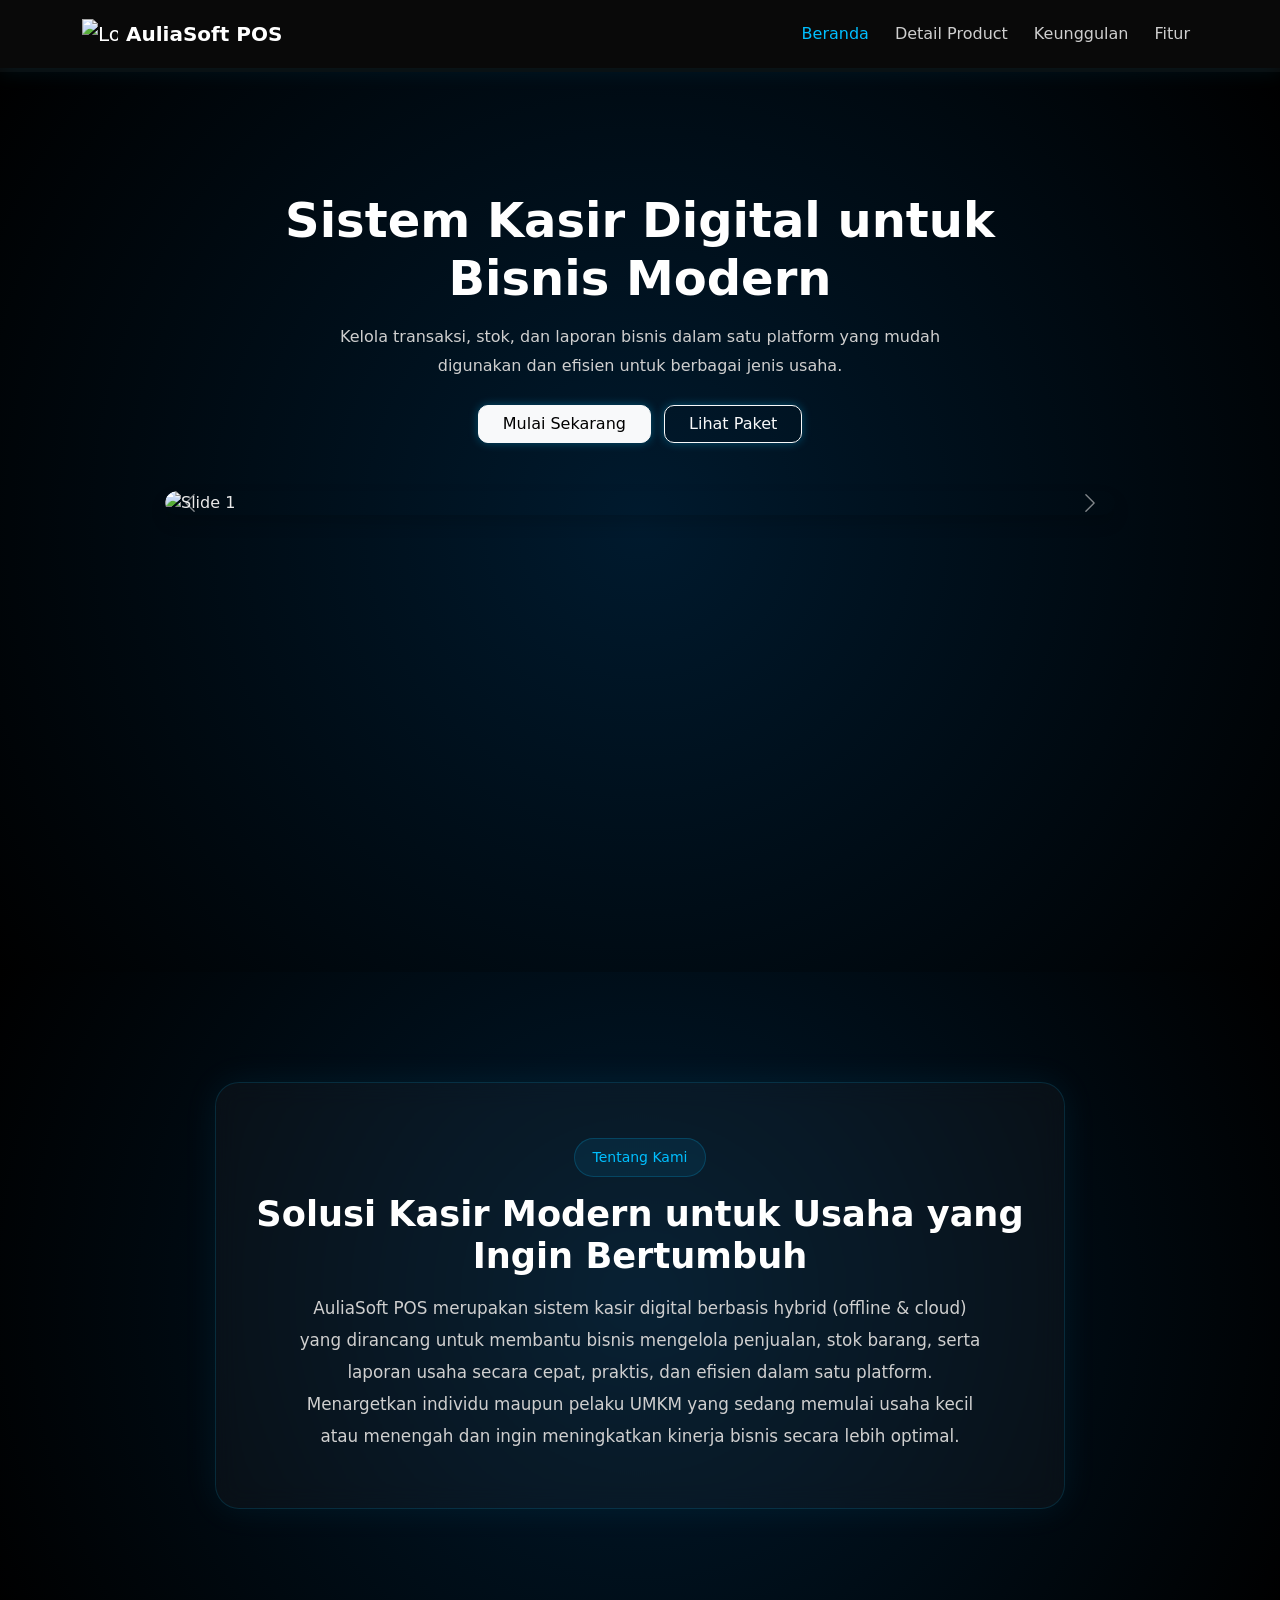
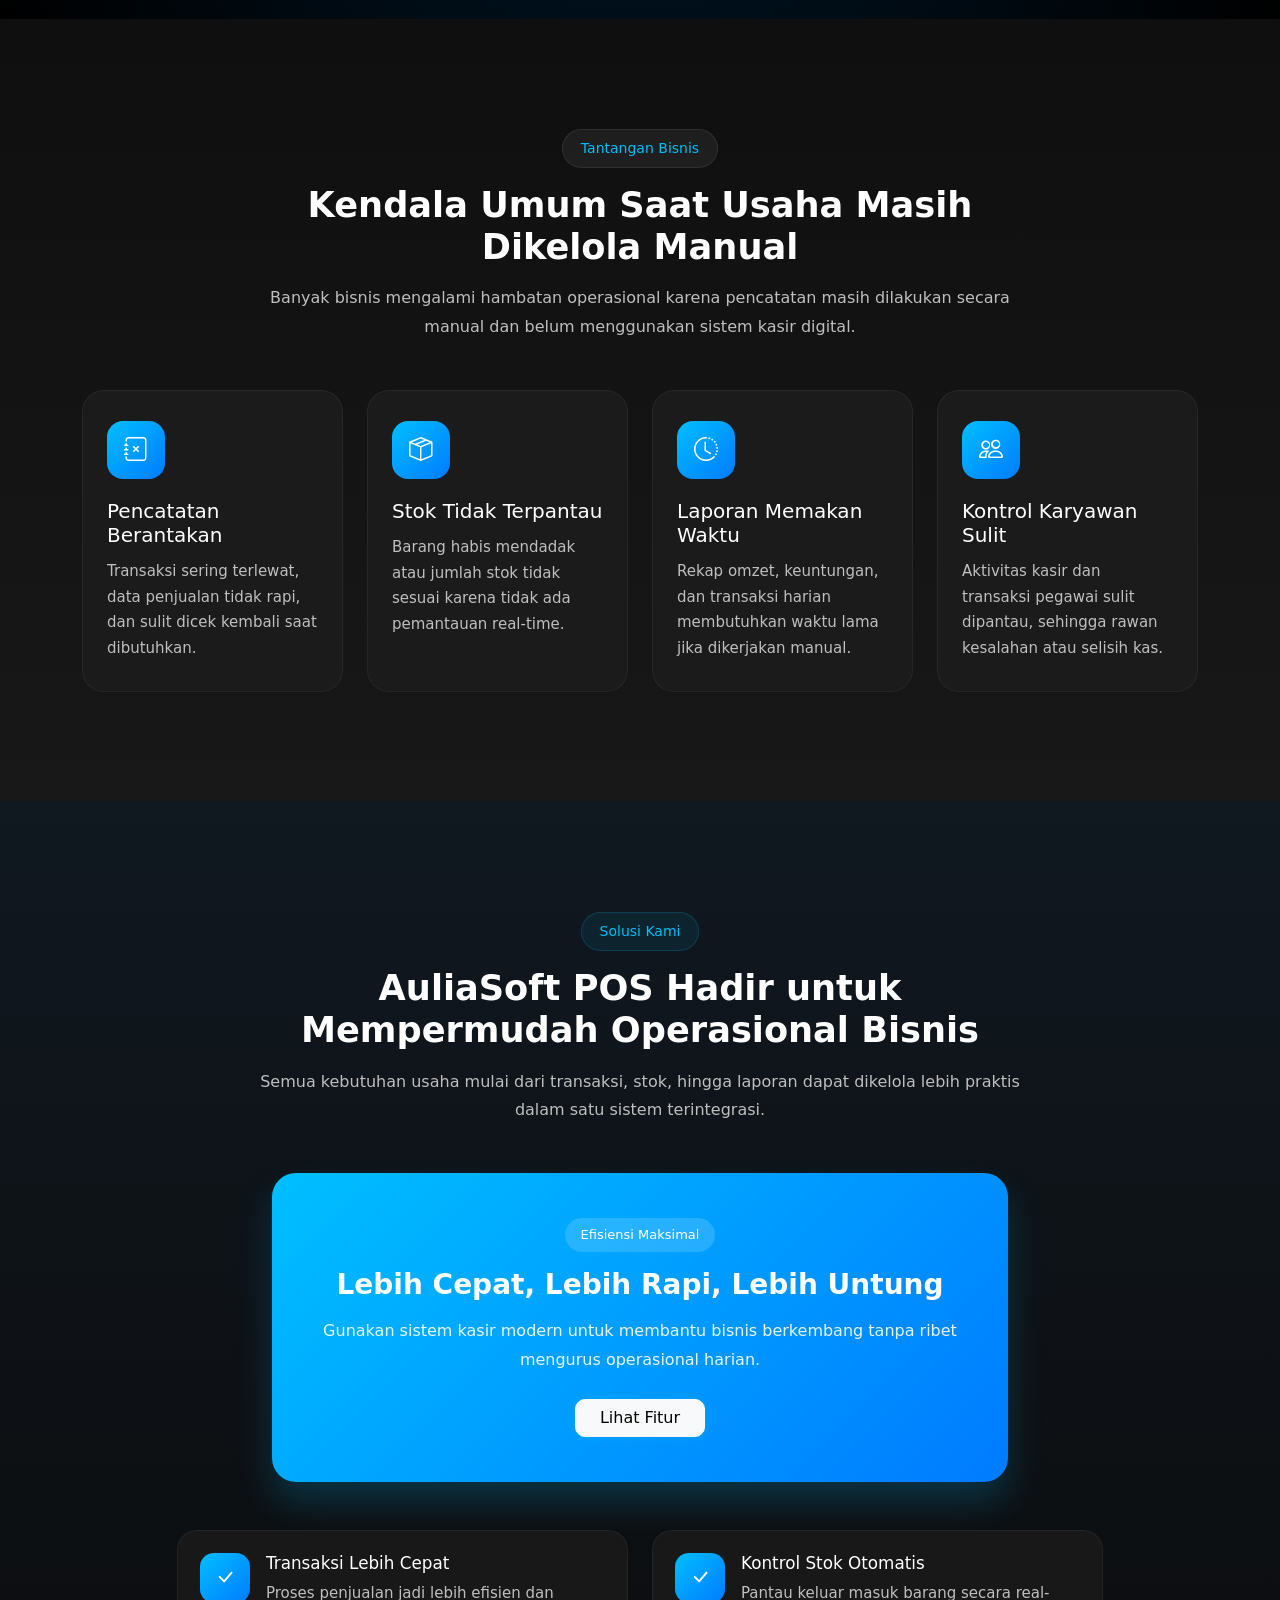
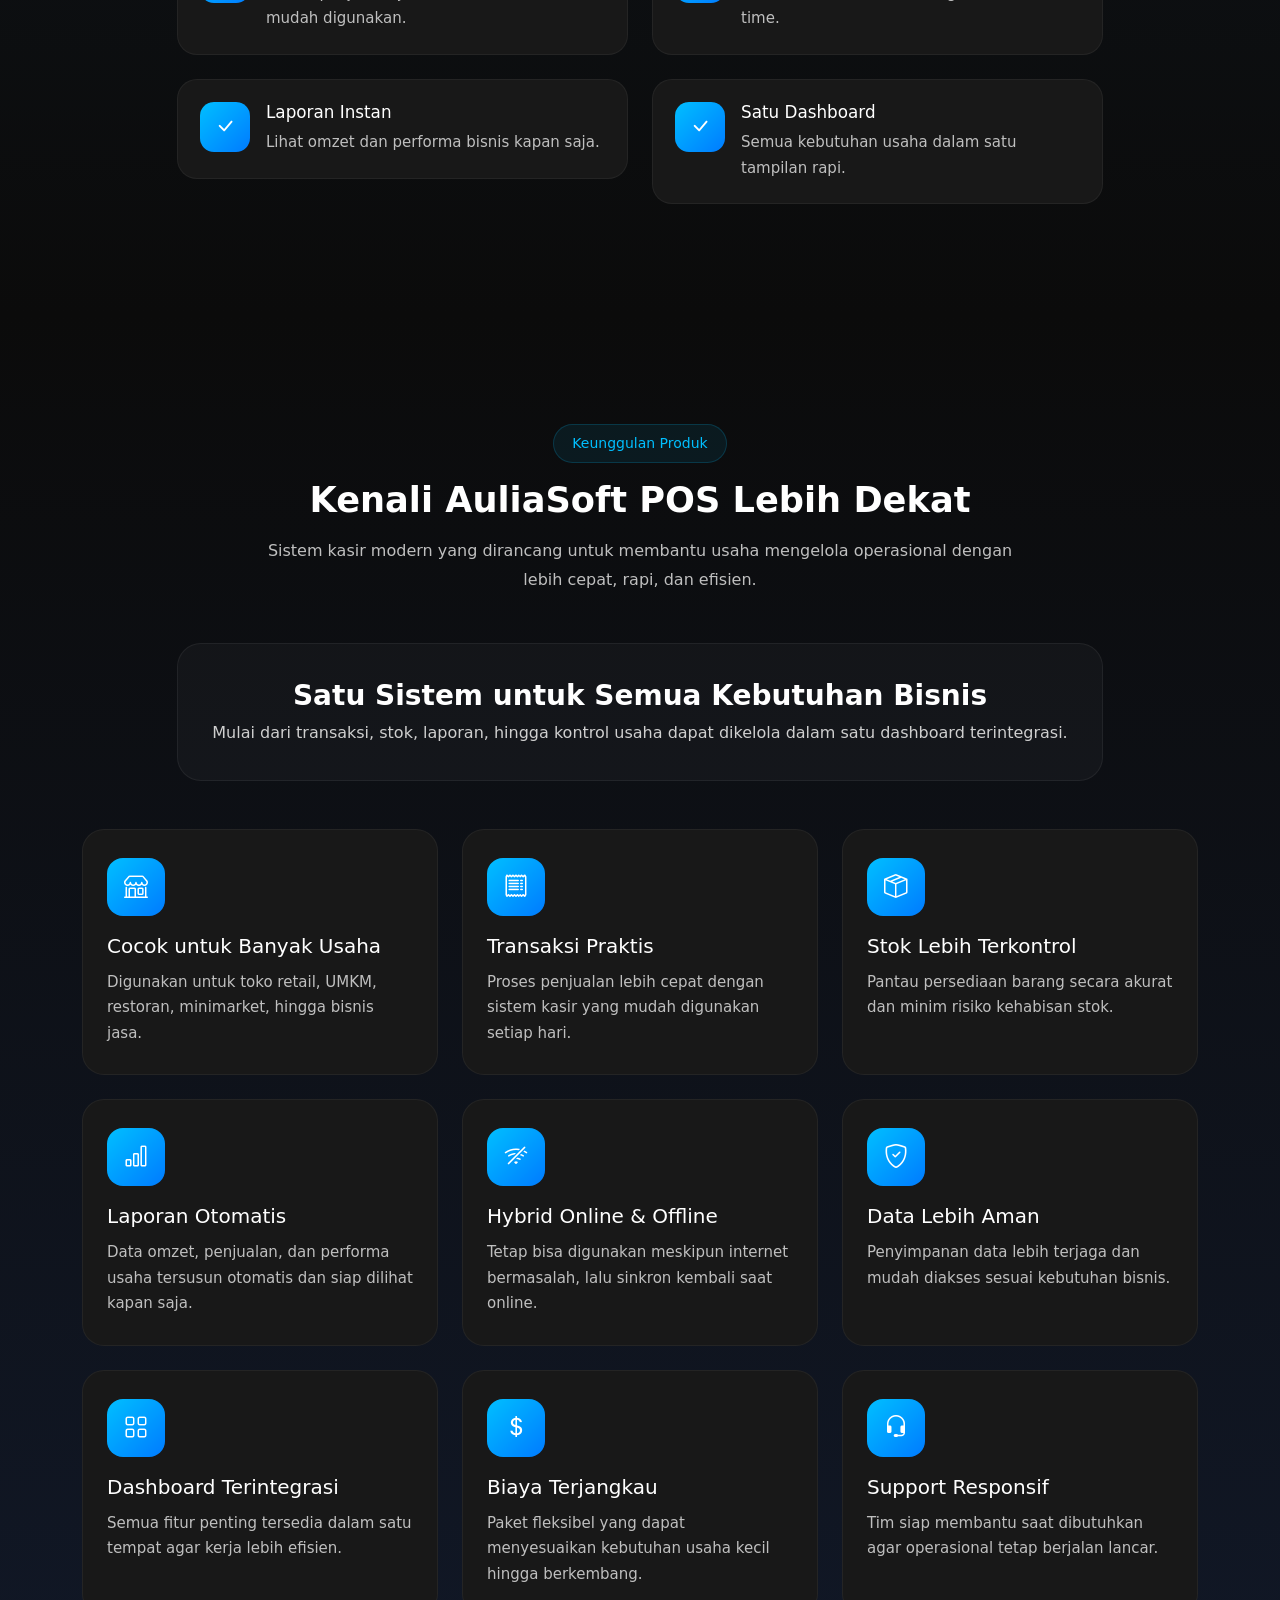
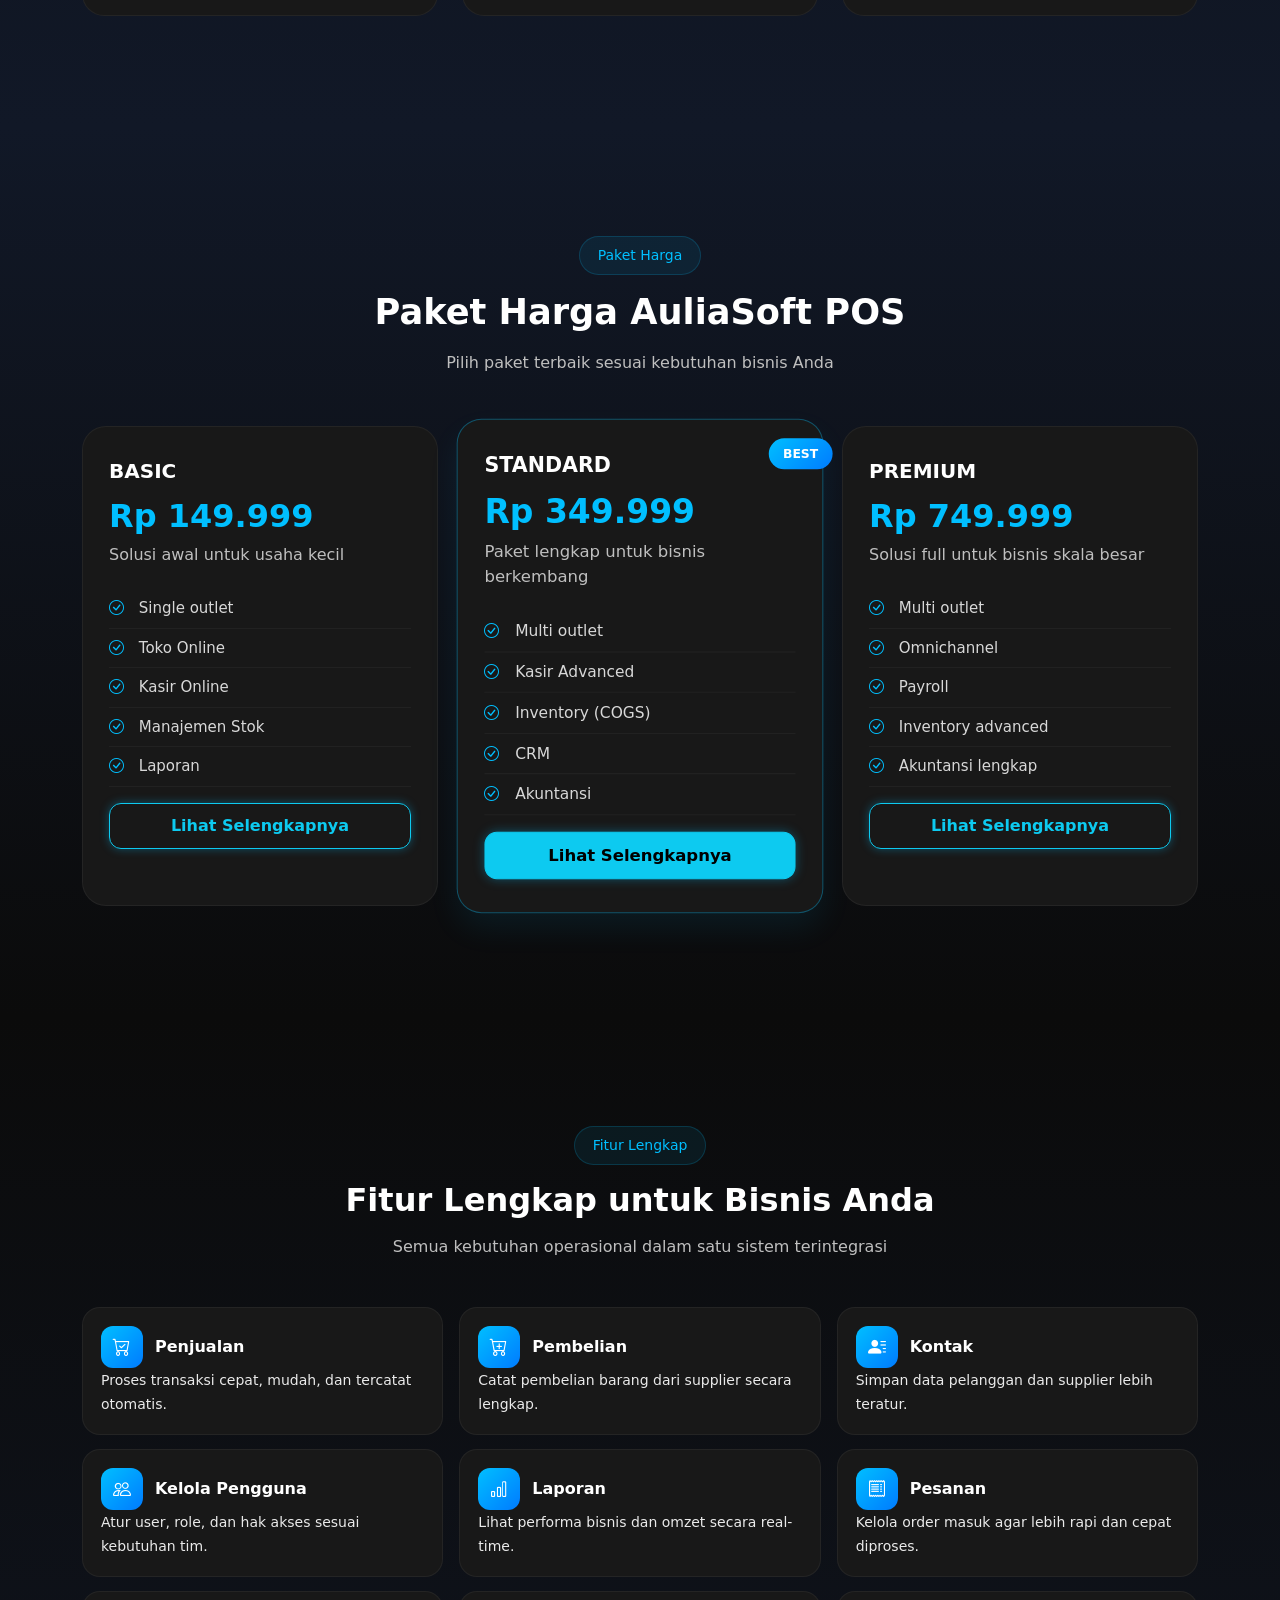
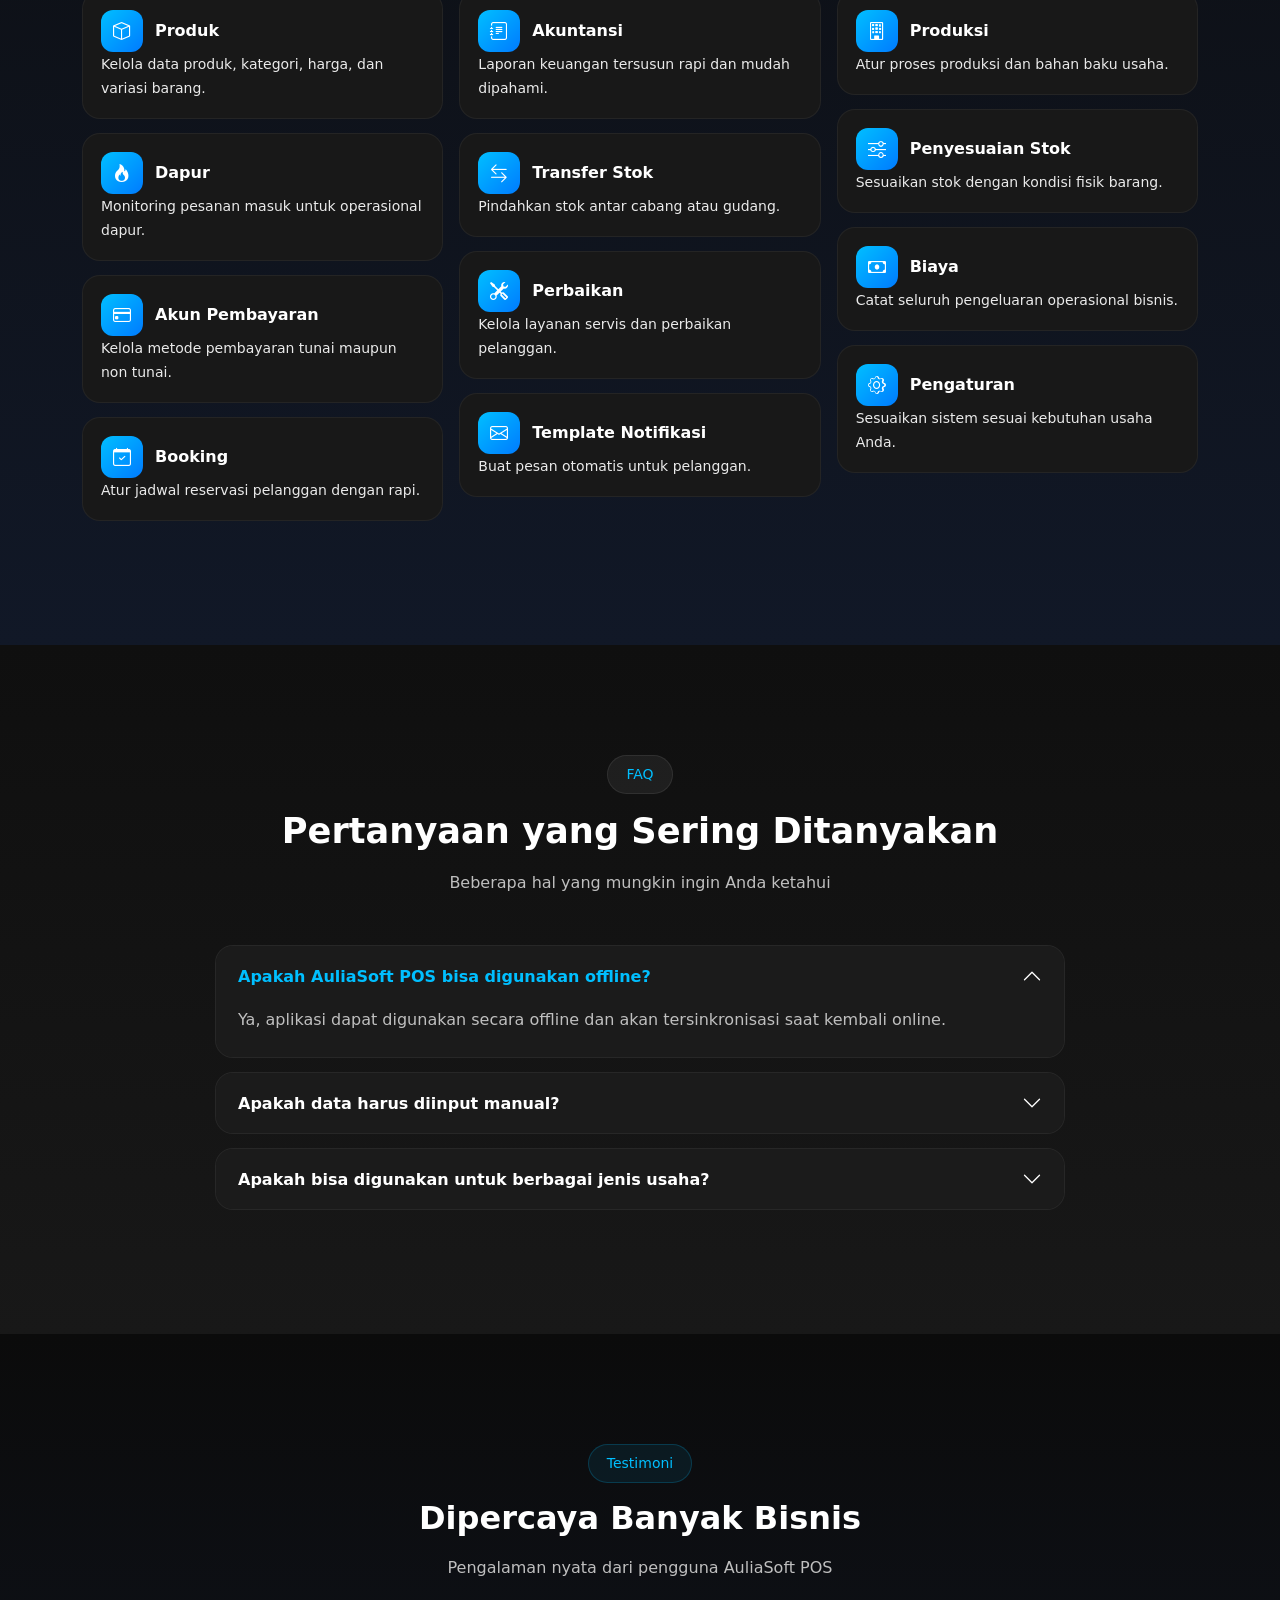
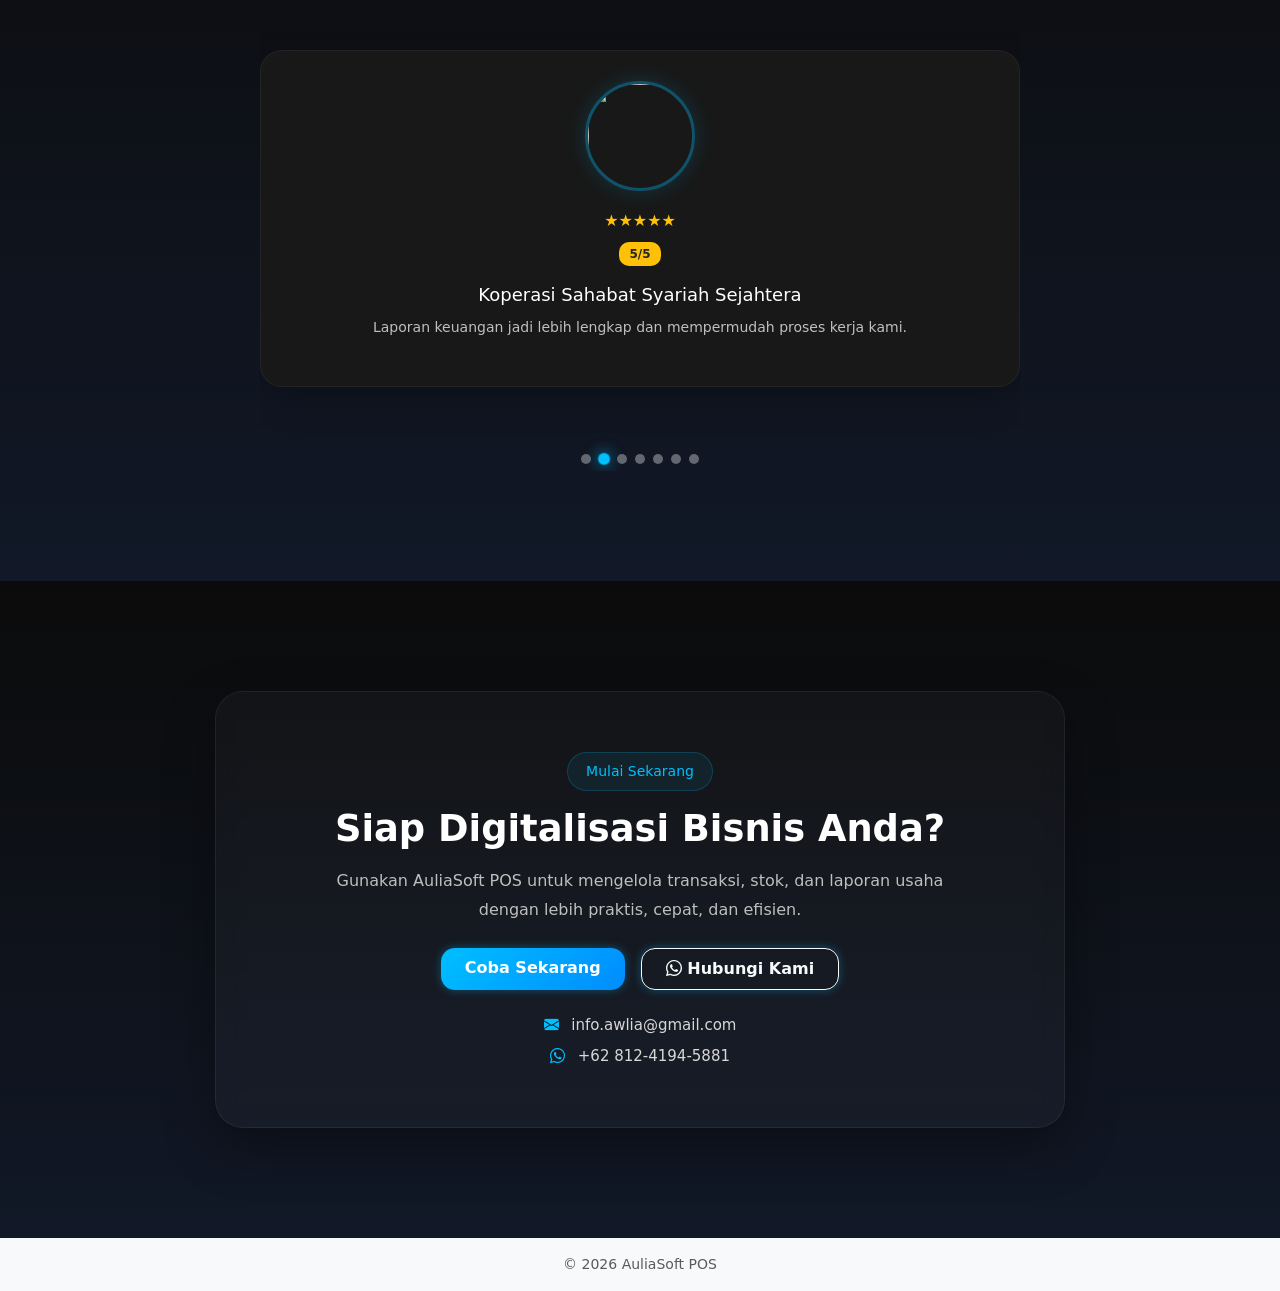
==== index.html @ 02c009d5 "Add files via upload" ====
<!-- index.html -->
<!DOCTYPE html>
<html lang="id">
<head>
  <meta charset="UTF-8" />
  <meta name="viewport" content="width=device-width, initial-scale=1" />
  <title>AuliaSoft POS</title>

  <!-- Bootstrap -->
  <link rel="stylesheet" href="https://cdn.jsdelivr.net/npm/swiper@11/swiper-bundle.min.css">
  <link rel="stylesheet" href="https://cdn.jsdelivr.net/npm/bootstrap@5.3.2/dist/css/bootstrap.min.css" />
  <link rel="stylesheet" href="https://cdn.jsdelivr.net/npm/bootstrap-icons@1.11.3/font/bootstrap-icons.css" />

  <!-- Custom CSS -->
  <link rel="stylesheet" href="style.css" />
</head>

<body>

  <!-- Navbar -->
  <nav id="navbar" class="navbar navbar-expand-lg fixed-top">
    <div class="container">

      <!-- Logo -->
      <a href="#" class="navbar-brand d-flex align-items-center">
        <img src="foto/auliasoftsoftware.png" alt="Logo" width="36" class="me-2" />
        <span class="fw-bold">AuliaSoft POS</span>
      </a>

      <!-- Toggle -->
      <button
        class="navbar-toggler"
        type="button"
        data-bs-toggle="collapse"
        data-bs-target="#navMenu"
      >
        <span class="navbar-toggler-icon"></span>
      </button>

      <!-- Menu -->
      <div class="collapse navbar-collapse" id="navMenu">
        <ul class="navbar-nav ms-auto">
          <li class="nav-item"><a href="index.html" class="nav-link active">Beranda</a></li>
          <li class="nav-item"><a href="detail.html" class="nav-link">Detail Product</a></li>
          <li class="nav-item"><a href="#product" class="nav-link">Keunggulan</a></li>
          <li class="nav-item"><a href="#fitur" class="nav-link">Fitur</a></li>
        </ul>
      </div>

    </div>
  </nav>

<!-- Hero -->
<section id="hero" class="hero">
  <div class="container">

    <!-- Text Tengah Atas -->
    <div class="hero-content text-center text-white">
      <h1 class="fw-bold display-5">
        Sistem Kasir Digital untuk Bisnis Modern
      </h1>

      <p class="hero-text mx-auto mt-3">
        Kelola transaksi, stok, dan laporan bisnis dalam satu platform
        yang mudah digunakan dan efisien untuk berbagai jenis usaha.
      </p>

      <div class="mt-4">
        <a href="#product" class="btn btn-light px-4 me-2">
          Mulai Sekarang
        </a>

        <a href="#pricing" class="btn btn-outline-light px-4">
          Lihat Paket
        </a>
      </div>
    </div>

    <!-- Slider Gambar -->
    <div class="hero-slider mt-5">
        <div id="heroCarousel" 
            class="carousel slide carousel-fade"
            data-bs-ride="carousel"
            data-bs-interval="3500"
            data-bs-pause="false">

        <div class="carousel-inner rounded-4 shadow">

            <div class="carousel-item active">
            <img src="foto/hero1.png" class="d-block w-100" alt="Slide 1">
            </div>

            <div class="carousel-item">
            <img src="foto/hero2.png" class="d-block w-100" alt="Slide 2">
            </div>

            <div class="carousel-item">
            <img src="foto/hero3.png" class="d-block w-100" alt="Slide 3">
            </div>

        </div>

            <button class="carousel-control-prev" type="button" data-bs-target="#heroCarousel" data-bs-slide="prev">
                <span class="carousel-control-prev-icon"></span>
            </button>

            <button class="carousel-control-next" type="button" data-bs-target="#heroCarousel" data-bs-slide="next">
                <span class="carousel-control-next-icon"></span>
            </button>

        </div>
    </div>

  </div>
</section>

<!-- About -->
<section id="about" class="about-section">
  <div class="container">

    <div class="about-box text-center mx-auto">
      <span class="about-badge">Tentang Kami</span>

      <h2 class="fw-bold mt-3">
        Solusi Kasir Modern untuk Usaha yang Ingin Bertumbuh
      </h2>

      <p class="mt-3 mb-0">
        AuliaSoft POS merupakan sistem kasir digital berbasis hybrid
        (offline & cloud) yang dirancang untuk membantu bisnis mengelola
        penjualan, stok barang, serta laporan usaha secara cepat,
        praktis, dan efisien dalam satu platform.

        Menargetkan individu maupun pelaku UMKM yang sedang memulai usaha kecil atau menengah dan ingin meningkatkan kinerja bisnis secara lebih optimal.
      </p>
    </div>

  </div>
</section>


<!-- Problem -->
<section id="problem" class="problem-section">
  <div class="container">

    <!-- Heading -->
    <div class="text-center problem-heading mx-auto">
      <span class="problem-badge">Tantangan Bisnis</span>
      <h2 class="fw-bold mt-3">
        Kendala Umum Saat Usaha Masih Dikelola Manual
      </h2>
      <p class="mt-3 mb-0">
        Banyak bisnis mengalami hambatan operasional karena pencatatan
        masih dilakukan secara manual dan belum menggunakan sistem kasir digital.
      </p>
    </div>

    <!-- Cards -->
    <div class="row g-4 mt-4">

      <div class="col-md-6 col-lg-3 d-flex">
        <div class="problem-card w-100">
          <div class="problem-icon">
            <i class="bi bi-journal-x"></i>
          </div>
          <h5>Pencatatan Berantakan</h5>
          <p>
            Transaksi sering terlewat, data penjualan tidak rapi,
            dan sulit dicek kembali saat dibutuhkan.
          </p>
        </div>
      </div>

      <div class="col-md-6 col-lg-3 d-flex">
        <div class="problem-card w-100">
          <div class="problem-icon">
            <i class="bi bi-box-seam"></i>
          </div>
          <h5>Stok Tidak Terpantau</h5>
          <p>
            Barang habis mendadak atau jumlah stok tidak sesuai
            karena tidak ada pemantauan real-time.
          </p>
        </div>
      </div>

      <div class="col-md-6 col-lg-3 d-flex">
        <div class="problem-card w-100">
          <div class="problem-icon">
            <i class="bi bi-clock-history"></i>
          </div>
          <h5>Laporan Memakan Waktu</h5>
          <p>
            Rekap omzet, keuntungan, dan transaksi harian
            membutuhkan waktu lama jika dikerjakan manual.
          </p>
        </div>
      </div>

      <div class="col-md-6 col-lg-3 d-flex">
        <div class="problem-card w-100">
          <div class="problem-icon">
            <i class="bi bi-people"></i>
          </div>
          <h5>Kontrol Karyawan Sulit</h5>
          <p>
            Aktivitas kasir dan transaksi pegawai sulit dipantau,
            sehingga rawan kesalahan atau selisih kas.
          </p>
        </div>
      </div>

    </div>
  </div>
</section>


<!-- Solution -->
<section id="solution" class="solution-section">
  <div class="container">

    <!-- Heading -->
    <div class="text-center solution-heading mx-auto">
      <span class="solution-badge">Solusi Kami</span>
      <h2 class="fw-bold mt-3">
        AuliaSoft POS Hadir untuk Mempermudah Operasional Bisnis
      </h2>
      <p class="mt-3 mb-0">
        Semua kebutuhan usaha mulai dari transaksi, stok, hingga laporan
        dapat dikelola lebih praktis dalam satu sistem terintegrasi.
      </p>
    </div>

    <!-- Highlight Atas -->
    <div class="row justify-content-center mt-5">
      <div class="col-lg-8">
        <div class="solution-highlight text-center">
          <span class="mini-label">Efisiensi Maksimal</span>

          <h3 class="fw-bold mt-3">
            Lebih Cepat, Lebih Rapi, Lebih Untung
          </h3>

          <p class="mt-3">
            Gunakan sistem kasir modern untuk membantu bisnis berkembang
            tanpa ribet mengurus operasional harian.
          </p>

          <a href="#fitur" class="btn btn-light px-4 mt-2">
            Lihat Fitur
          </a>
        </div>
      </div>
    </div>

    <!-- Checklist Tengah Bawah -->
    <div class="row g-4 mt-4 justify-content-center">

      <div class="col-md-6 col-lg-5">
        <div class="solution-item">
          <div class="check-icon">
            <i class="bi bi-check-lg"></i>
          </div>
          <div>
            <h5>Transaksi Lebih Cepat</h5>
            <p>Proses penjualan jadi lebih efisien dan mudah digunakan.</p>
          </div>
        </div>
      </div>

      <div class="col-md-6 col-lg-5">
        <div class="solution-item">
          <div class="check-icon">
            <i class="bi bi-check-lg"></i>
          </div>
          <div>
            <h5>Kontrol Stok Otomatis</h5>
            <p>Pantau keluar masuk barang secara real-time.</p>
          </div>
        </div>
      </div>

      <div class="col-md-6 col-lg-5">
        <div class="solution-item">
          <div class="check-icon">
            <i class="bi bi-check-lg"></i>
          </div>
          <div>
            <h5>Laporan Instan</h5>
            <p>Lihat omzet dan performa bisnis kapan saja.</p>
          </div>
        </div>
      </div>

      <div class="col-md-6 col-lg-5">
        <div class="solution-item">
          <div class="check-icon">
            <i class="bi bi-check-lg"></i>
          </div>
          <div>
            <h5>Satu Dashboard</h5>
            <p>Semua kebutuhan usaha dalam satu tampilan rapi.</p>
          </div>
        </div>
      </div>

    </div>

  </div>
</section>

<!-- PRODUCT -->
<section id="product" class="product-section">
  <div class="container">

    <!-- Heading -->
    <div class="text-center product-heading mx-auto">
      <span class="product-badge">Keunggulan Produk</span>

      <h2 class="fw-bold mt-3">
        Kenali AuliaSoft POS Lebih Dekat
      </h2>

      <p class="mt-3 mb-0">
        Sistem kasir modern yang dirancang untuk membantu usaha
        mengelola operasional dengan lebih cepat, rapi, dan efisien.
      </p>
    </div>

    <!-- Top Highlight -->
    <div class="row justify-content-center mt-5">
      <div class="col-lg-10">
        <div class="product-highlight text-center">
          <h3 class="fw-bold">Satu Sistem untuk Semua Kebutuhan Bisnis</h3>
          <p class="mb-0 mt-2">
            Mulai dari transaksi, stok, laporan, hingga kontrol usaha
            dapat dikelola dalam satu dashboard terintegrasi.
          </p>
        </div>
      </div>
    </div>

    <!-- Cards -->
    <div class="row g-4 mt-4">

      <div class="col-md-6 col-lg-4">
        <div class="pk-card">
          <div class="pk-icon"><i class="bi bi-shop"></i></div>
          <h5>Cocok untuk Banyak Usaha</h5>
          <p>
            Digunakan untuk toko retail, UMKM, restoran,
            minimarket, hingga bisnis jasa.
          </p>
        </div>
      </div>

      <div class="col-md-6 col-lg-4">
        <div class="pk-card">
          <div class="pk-icon"><i class="bi bi-receipt"></i></div>
          <h5>Transaksi Praktis</h5>
          <p>
            Proses penjualan lebih cepat dengan sistem kasir
            yang mudah digunakan setiap hari.
          </p>
        </div>
      </div>

      <div class="col-md-6 col-lg-4">
        <div class="pk-card">
          <div class="pk-icon"><i class="bi bi-box-seam"></i></div>
          <h5>Stok Lebih Terkontrol</h5>
          <p>
            Pantau persediaan barang secara akurat
            dan minim risiko kehabisan stok.
          </p>
        </div>
      </div>

      <div class="col-md-6 col-lg-4">
        <div class="pk-card">
          <div class="pk-icon"><i class="bi bi-bar-chart"></i></div>
          <h5>Laporan Otomatis</h5>
          <p>
            Data omzet, penjualan, dan performa usaha
            tersusun otomatis dan siap dilihat kapan saja.
          </p>
        </div>
      </div>

      <div class="col-md-6 col-lg-4">
        <div class="pk-card">
          <div class="pk-icon"><i class="bi bi-wifi-off"></i></div>
          <h5>Hybrid Online & Offline</h5>
          <p>
            Tetap bisa digunakan meskipun internet bermasalah,
            lalu sinkron kembali saat online.
          </p>
        </div>
      </div>

      <div class="col-md-6 col-lg-4">
        <div class="pk-card">
          <div class="pk-icon"><i class="bi bi-shield-check"></i></div>
          <h5>Data Lebih Aman</h5>
          <p>
            Penyimpanan data lebih terjaga dan mudah diakses
            sesuai kebutuhan bisnis.
          </p>
        </div>
      </div>

      <div class="col-md-6 col-lg-4">
        <div class="pk-card">
          <div class="pk-icon"><i class="bi bi-grid"></i></div>
          <h5>Dashboard Terintegrasi</h5>
          <p>
            Semua fitur penting tersedia dalam satu tempat
            agar kerja lebih efisien.
          </p>
        </div>
      </div>

      <div class="col-md-6 col-lg-4">
        <div class="pk-card">
          <div class="pk-icon"><i class="bi bi-currency-dollar"></i></div>
          <h5>Biaya Terjangkau</h5>
          <p>
            Paket fleksibel yang dapat menyesuaikan
            kebutuhan usaha kecil hingga berkembang.
          </p>
        </div>
      </div>

      <div class="col-md-6 col-lg-4">
        <div class="pk-card">
          <div class="pk-icon"><i class="bi bi-headset"></i></div>
          <h5>Support Responsif</h5>
          <p>
            Tim siap membantu saat dibutuhkan
            agar operasional tetap berjalan lancar.
          </p>
        </div>
      </div>

    </div>

  </div>
</section>

<!-- PRICING -->
<section id="pricing" class="pricing-section">
  <div class="container">

    <!-- Heading -->
    <div class="text-center pricing-heading mx-auto mb-5">
      <span class="pricing-badge">Paket Harga</span>
      <h2 class="fw-bold mt-3">Paket Harga AuliaSoft POS</h2>
      <p class="mt-3 mb-0">
        Pilih paket terbaik sesuai kebutuhan bisnis Anda
      </p>
    </div>

    <div class="row g-4">

      <!-- BASIC -->
      <div class="col-md-4">
        <div class="price-card reveal">
          <h5>BASIC</h5>
          <h3 class="price">Rp 149.999</h3>
          <p class="desc">Solusi awal untuk usaha kecil</p>

          <ul class="feature-preview">
            <li><i class="bi bi-check-circle"></i> Single outlet</li>
            <li><i class="bi bi-check-circle"></i> Toko Online</li>
            <li><i class="bi bi-check-circle"></i> Kasir Online</li>
            <li><i class="bi bi-check-circle"></i> Manajemen Stok</li>
            <li><i class="bi bi-check-circle"></i> Laporan</li>
          </ul>

          <button class="btn btn-outline-info w-100 mt-3"
                  data-bs-toggle="collapse"
                  data-bs-target="#basicDetail">
            Lihat Selengkapnya
          </button>

          <div class="collapse mt-3" id="basicDetail">
            <ul class="feature-full">
              <li><i class="bi bi-plus-circle"></i> CRM</li>
              <li><i class="bi bi-plus-circle"></i> Manajemen Karyawan</li>
              <li><i class="bi bi-plus-circle"></i> QRIS</li>
            </ul>
          </div>
        </div>
      </div>

      <!-- STANDARD -->
      <div class="col-md-4">
        <div class="price-card popular reveal">
          <div class="ribbon">BEST</div>

          <h5>STANDARD</h5>
          <h3 class="price">Rp 349.999</h3>
          <p class="desc">Paket lengkap untuk bisnis berkembang</p>

          <ul class="feature-preview">
            <li><i class="bi bi-check-circle"></i> Multi outlet</li>
            <li><i class="bi bi-check-circle"></i> Kasir Advanced</li>
            <li><i class="bi bi-check-circle"></i> Inventory (COGS)</li>
            <li><i class="bi bi-check-circle"></i> CRM</li>
            <li><i class="bi bi-check-circle"></i> Akuntansi</li>
          </ul>

          <button class="btn btn-info w-100 mt-3"
                  data-bs-toggle="collapse"
                  data-bs-target="#standardDetail">
            Lihat Selengkapnya
          </button>

          <div class="collapse mt-3" id="standardDetail">
            <ul class="feature-full">
              <li><i class="bi bi-plus-circle"></i> Analisa bisnis</li>
              <li><i class="bi bi-plus-circle"></i> Order online</li>
              <li><i class="bi bi-plus-circle"></i> Aplikasi owner</li>
            </ul>
          </div>
        </div>
      </div>

      <!-- PREMIUM -->
      <div class="col-md-4">
        <div class="price-card reveal">
          <h5>PREMIUM</h5>
          <h3 class="price">Rp 749.999</h3>
          <p class="desc">Solusi full untuk bisnis skala besar</p>

          <ul class="feature-preview">
            <li><i class="bi bi-check-circle"></i> Multi outlet</li>
            <li><i class="bi bi-check-circle"></i> Omnichannel</li>
            <li><i class="bi bi-check-circle"></i> Payroll</li>
            <li><i class="bi bi-check-circle"></i> Inventory advanced</li>
            <li><i class="bi bi-check-circle"></i> Akuntansi lengkap</li>
          </ul>

          <button class="btn btn-outline-info w-100 mt-3"
                  data-bs-toggle="collapse"
                  data-bs-target="#premiumDetail">
            Lihat Selengkapnya
          </button>

          <div class="collapse mt-3" id="premiumDetail">
            <ul class="feature-full">
              <li><i class="bi bi-plus-circle"></i> Integrasi bank</li>
              <li><i class="bi bi-plus-circle"></i> Aulia Teams</li>
              <li><i class="bi bi-plus-circle"></i> Broadcast</li>
            </ul>
          </div>
        </div>
      </div>

    </div>
  </div>
</section>

<!-- FEATURES -->
<section id="fitur" class="feature-section">
  <div class="container">

    <!-- Heading -->
    <div class="text-center feature-heading mx-auto mb-5">
      <span class="feature-badge">Fitur Lengkap</span>
      <h2 class="fw-bold mt-3">Fitur Lengkap untuk Bisnis Anda</h2>
      <p class="mt-3 mb-0">
        Semua kebutuhan operasional dalam satu sistem terintegrasi
      </p>
    </div>

    <!-- LIST -->
    <div class="row g-3">

      <!-- Kolom 1 -->
      <div class="col-lg-4">

        <div class="feature-list-item">
          <div class="feature-title"><i class="bi bi-cart-check"></i><span>Penjualan</span></div>
          <small>Proses transaksi cepat, mudah, dan tercatat otomatis.</small>
        </div>

        <div class="feature-list-item">
          <div class="feature-title"><i class="bi bi-people"></i><span>Kelola Pengguna</span></div>
          <small>Atur user, role, dan hak akses sesuai kebutuhan tim.</small>
        </div>

        <div class="feature-list-item">
          <div class="feature-title"><i class="bi bi-box"></i><span>Produk</span></div>
          <small>Kelola data produk, kategori, harga, dan variasi barang.</small>
        </div>

        <div class="feature-list-item">
          <div class="feature-title"><i class="bi bi-fire"></i><span>Dapur</span></div>
          <small>Monitoring pesanan masuk untuk operasional dapur.</small>
        </div>

        <div class="feature-list-item">
          <div class="feature-title"><i class="bi bi-credit-card"></i><span>Akun Pembayaran</span></div>
          <small>Kelola metode pembayaran tunai maupun non tunai.</small>
        </div>

        <div class="feature-list-item">
          <div class="feature-title"><i class="bi bi-calendar-check"></i><span>Booking</span></div>
          <small>Atur jadwal reservasi pelanggan dengan rapi.</small>
        </div>

      </div>

      <!-- Kolom 2 -->
      <div class="col-lg-4">

        <div class="feature-list-item">
          <div class="feature-title"><i class="bi bi-cart-plus"></i><span>Pembelian</span></div>
          <small>Catat pembelian barang dari supplier secara lengkap.</small>
        </div>

        <div class="feature-list-item">
          <div class="feature-title"><i class="bi bi-bar-chart"></i><span>Laporan</span></div>
          <small>Lihat performa bisnis dan omzet secara real-time.</small>
        </div>

        <div class="feature-list-item">
          <div class="feature-title"><i class="bi bi-journal-text"></i><span>Akuntansi</span></div>
          <small>Laporan keuangan tersusun rapi dan mudah dipahami.</small>
        </div>

        <div class="feature-list-item">
          <div class="feature-title"><i class="bi bi-arrow-left-right"></i><span>Transfer Stok</span></div>
          <small>Pindahkan stok antar cabang atau gudang.</small>
        </div>

        <div class="feature-list-item">
          <div class="feature-title"><i class="bi bi-tools"></i><span>Perbaikan</span></div>
          <small>Kelola layanan servis dan perbaikan pelanggan.</small>
        </div>

        <div class="feature-list-item">
          <div class="feature-title"><i class="bi bi-envelope"></i><span>Template Notifikasi</span></div>
          <small>Buat pesan otomatis untuk pelanggan.</small>
        </div>

      </div>

      <!-- Kolom 3 -->
      <div class="col-lg-4">

        <div class="feature-list-item">
          <div class="feature-title"><i class="bi bi-person-lines-fill"></i><span>Kontak</span></div>
          <small>Simpan data pelanggan dan supplier lebih teratur.</small>
        </div>

        <div class="feature-list-item">
          <div class="feature-title"><i class="bi bi-receipt"></i><span>Pesanan</span></div>
          <small>Kelola order masuk agar lebih rapi dan cepat diproses.</small>
        </div>

        <div class="feature-list-item">
          <div class="feature-title"><i class="bi bi-building"></i><span>Produksi</span></div>
          <small>Atur proses produksi dan bahan baku usaha.</small>
        </div>

        <div class="feature-list-item">
          <div class="feature-title"><i class="bi bi-sliders"></i><span>Penyesuaian Stok</span></div>
          <small>Sesuaikan stok dengan kondisi fisik barang.</small>
        </div>

        <div class="feature-list-item">
          <div class="feature-title"><i class="bi bi-cash"></i><span>Biaya</span></div>
          <small>Catat seluruh pengeluaran operasional bisnis.</small>
        </div>

        <div class="feature-list-item">
          <div class="feature-title"><i class="bi bi-gear"></i><span>Pengaturan</span></div>
          <small>Sesuaikan sistem sesuai kebutuhan usaha Anda.</small>
        </div>

      </div>

    </div>

  </div>
</section>

<!-- FAQ Section -->
<section id="faq" class="faq-section">
  <div class="container">

    <!-- Heading -->
    <div class="text-center faq-heading mx-auto mb-5">
      <span class="faq-badge">FAQ</span>
      <h2 class="fw-bold mt-3">Pertanyaan yang Sering Ditanyakan</h2>
      <p class="mt-3 mb-0">
        Beberapa hal yang mungkin ingin Anda ketahui
      </p>
    </div>

    <!-- Accordion -->
    <div class="accordion faq-accordion" id="faqAccordion">

      <div class="accordion-item">
        <h2 class="accordion-header">
          <button class="accordion-button" data-bs-toggle="collapse" data-bs-target="#faq1">
            Apakah AuliaSoft POS bisa digunakan offline?
          </button>
        </h2>

        <div id="faq1" class="accordion-collapse collapse show" data-bs-parent="#faqAccordion">
          <div class="accordion-body">
            Ya, aplikasi dapat digunakan secara offline dan akan tersinkronisasi saat kembali online.
          </div>
        </div>
      </div>

      <div class="accordion-item">
        <h2 class="accordion-header">
          <button class="accordion-button collapsed" data-bs-toggle="collapse" data-bs-target="#faq2">
            Apakah data harus diinput manual?
          </button>
        </h2>

        <div id="faq2" class="accordion-collapse collapse" data-bs-parent="#faqAccordion">
          <div class="accordion-body">
            Ya, input dilakukan secara manual untuk memberikan kontrol penuh terhadap data bisnis Anda.
          </div>
        </div>
      </div>

      <div class="accordion-item">
        <h2 class="accordion-header">
          <button class="accordion-button collapsed" data-bs-toggle="collapse" data-bs-target="#faq3">
            Apakah bisa digunakan untuk berbagai jenis usaha?
          </button>
        </h2>

        <div id="faq3" class="accordion-collapse collapse" data-bs-parent="#faqAccordion">
          <div class="accordion-body">
            Bisa, AuliaSoft POS dirancang fleksibel untuk berbagai jenis bisnis seperti toko, restoran, dan jasa.
          </div>
        </div>
      </div>

    </div>

  </div>
</section>

<!-- TESTIMONI -->
<section id="testimoni" class="testimonial-section">
  <div class="container text-center">

    <div class="testimonial-heading mx-auto mb-5">
      <span class="testimonial-badge">Testimoni</span>
      <h2 class="fw-bold mt-3">Dipercaya Banyak Bisnis</h2>
      <p class="mt-3 mb-0">Pengalaman nyata dari pengguna AuliaSoft POS</p>
    </div>

    <div class="swiper mySwiper">
      <div class="swiper-wrapper">

        <div class="swiper-slide">
          <div class="testimonial-card">
            <img src="foto/koppontrenalfatah.png">
            <div class="stars">★★★★★</div>
            <span class="badge bg-warning text-dark mb-2">5/5</span>
            <h5>Koppontren Al Fatah</h5>
            <p>Dari transaksi manual hingga online, fitur lengkap dan support cepat sangat membantu operasional kami.</p>
          </div>
        </div>

        <div class="swiper-slide">
          <div class="testimonial-card">
            <img src="foto/koperasisss.png">
            <div class="stars">★★★★★</div>
            <span class="badge bg-warning text-dark mb-2">5/5</span>
            <h5>Koperasi Sahabat Syariah Sejahtera</h5>
            <p>Laporan keuangan jadi lebih lengkap dan mempermudah proses kerja kami.</p>
          </div>
        </div>

        <div class="swiper-slide">
          <div class="testimonial-card">
            <img src="foto/tokonazrilbns.png">
            <div class="stars">★★★★★</div>
            <span class="badge bg-warning text-dark mb-2">5/5</span>
            <h5>Toko Nazril BNS</h5>
            <p>Sangat membantu aktivitas toko, dan tim support selalu responsif.</p>
          </div>
        </div>

                <!-- 6 -->
        <div class="swiper-slide">
          <div class="testimonial-card">
            <img src="foto/cvlapkes.png">
            <div class="stars">★★★★★</div>
            <span class="badge bg-warning text-dark mb-2">5/5</span>
            <h5>CV LAPKES MART KKSU SYARIAH</h5>
            <p>Pengelolaan stok dan laporan penjualan menjadi lebih mudah.</p>
          </div>
        </div>

        <!-- 7 -->
        <div class="swiper-slide">
          <div class="testimonial-card">
            <img src="foto/tokorahmin.png">
            <div class="stars">★★★★★</div>
            <span class="badge bg-warning text-dark mb-2">5/5</span>
            <h5>Toko Rahmi</h5>
            <p>Membantu meningkatkan akuntabilitas dan manajemen toko kami.</p>
          </div>
        </div>

        <!-- 9 -->
        <div class="swiper-slide">
          <div class="testimonial-card">
            <img src="foto/kkmp.png">
            <div class="stars">★★★★★</div>
            <span class="badge bg-warning text-dark mb-2">5/5</span>
            <h5>KKMP Cengkareng Barat</h5>
            <p>Aplikasi lengkap dan layanan support sangat memuaskan.</p>
          </div>
        </div>

        <!-- 10 -->
        <div class="swiper-slide">
          <div class="testimonial-card">
            <img src="foto/kkmpbojong.png">
            <div class="stars">★★★★★</div>
            <span class="badge bg-warning text-dark mb-2">5/5</span>
            <h5>KKMP Bojong Nangka</h5>
            <p>Mudah digunakan dan sudah terintegrasi dengan sistem POS kami.</p>
          </div>
        </div>

      </div>

      <div class="swiper-pagination"></div>
    </div>

  </div>
</section>



<!-- Kontak + CTA -->
<section id="contact" class="contact-section">
  <div class="container">

    <div class="contact-box text-center mx-auto">

      <span class="contact-badge">Mulai Sekarang</span>

      <h2 class="fw-bold mt-3 mb-3">
        Siap Digitalisasi Bisnis Anda?
      </h2>

      <p class="contact-desc mb-4">
        Gunakan AuliaSoft POS untuk mengelola transaksi, stok,
        dan laporan usaha dengan lebih praktis, cepat, dan efisien.
      </p>

      <div class="d-flex justify-content-center gap-3 flex-wrap mb-4">

        <a href="https://pos.auliasoft.com/business/register"
           class="btn btn-primary px-4 py-2">
          Coba Sekarang
        </a>

        <a href="https://wa.me/6281241945881?text=Saya%20ingin%20bertanya%20mengenai%20Aplikasi%20POS%20Auliasoft"
           target="_blank"
           class="btn btn-outline-light px-4 py-2">
          <i class="bi bi-whatsapp"></i> Hubungi Kami
        </a>

      </div>

      <div class="contact-info">
        <p class="mb-2">
          <i class="bi bi-envelope-fill"></i>
          info.awlia@gmail.com
        </p>

        <p class="mb-0">
          <i class="bi bi-whatsapp"></i>
          +62 812-4194-5881
        </p>
      </div>

    </div>

  </div>
</section>

<!-- FOOTER -->
    <footer class="text-center py-3 bg-light">
         <p class="mb-0 small text-muted">© 2026 AuliaSoft POS</p>
    </footer>

<!-- JS -->
    <script src="script.js"></script>
    <script src="https://cdn.jsdelivr.net/npm/bootstrap@5.3.2/dist/js/bootstrap.bundle.min.js"></script>
    <script src="https://cdn.jsdelivr.net/npm/swiper@11/swiper-bundle.min.js"></script>
    <script>
    document.addEventListener("DOMContentLoaded", function () {
    const swiper = new Swiper(".mySwiper", {
        slidesPerView: 1,
        loop: true,
        spaceBetween: 0,

        autoplay: {
        delay: 3000,
        disableOnInteraction: false
        },

        effect: "slide", /* jangan fade dulu */
        speed: 900,

        pagination: {
        el: ".swiper-pagination",
        clickable: true
        }
    });
    });
    </script>

</body>
</html>
---- style.css ----
/* style.css */

/* ================= ROOT ================= */
:root {
  --primary: #00bfff;
  --primary-dark: #007bff;
  --bg-dark: #0a0a0a;
  --card-dark: #111111;
  --text-light: #eaeaea;
  --text-muted: #b8b8b8;
  --navbar-height: 72px;
  --radius: 18px;
  --transition: 0.3s ease;
}

/* ================= GLOBAL ================= */
* {
  margin: 0;
  padding: 0;
  box-sizing: border-box;
}

html {
  scroll-behavior: smooth;
}

body {
  padding-top: var(--navbar-height);
  font-family: system-ui, -apple-system, sans-serif;
  background: var(--bg-dark);
  color: var(--text-light);
}

section {
  scroll-margin-top: 90px;
}

img {
  max-width: 100%;
  display: block;
}

a {
  text-decoration: none;
}

.section-space {
  padding: 100px 0;
}

/* ================= NAVBAR ================= */
#navbar {
  background: rgba(10, 10, 10, 0.85);
  backdrop-filter: blur(14px);
  padding: 14px 0;
  box-shadow: 0 5px 20px rgba(0, 191, 255, 0.08);
}

.navbar-brand {
  color: white !important;
}

.navbar-toggler {
  border: none;
}

.navbar-toggler:focus {
  box-shadow: none;
}

.nav-link {
  color: #cfcfcf !important;
  margin-left: 10px;
  transition: var(--transition);
}

.nav-link:hover,
.nav-link.active {
  color: var(--primary) !important;
}

/* ================= HERO =================
.hero {
  min-height: 100vh;
  background: radial-gradient(circle at center, #001a2e 0%, #000 100%);
}

.hero-text {
  color: var(--text-muted);
  font-size: 1.05rem;
  line-height: 1.8;
  max-width: 540px;
}

.hero-image img {
  border-radius: var(--radius);
} */

/* HERO */
.hero {
  min-height: 100vh;
  padding: 120px 0 80px;
  background: radial-gradient(circle at center, #001a2e, #000);
}

.hero-content {
  max-width: 850px;
  margin: auto;
}

.hero-text {
  max-width: 650px;
  color: #cfcfcf;
  line-height: 1.8;
}

/* Slider */
.hero-slider {
  max-width: 950px;
  margin: auto;
}

.hero-slider img {
  border-radius: 20px;
  object-fit: cover;
}

/* Tombol Slider */
.carousel-control-prev,
.carousel-control-next {
  width: 50px;
}

.carousel-control-prev-icon,
.carousel-control-next-icon {
  background-size: 70%;
}

/* Smooth Fade */
.carousel-fade .carousel-item {
  opacity: 0;
  transition: opacity 1.2s ease-in-out;
}

.carousel-fade .carousel-item.active {
  opacity: 1;
}

/* ================= BUTTON ================= */
.btn {
  border-radius: 10px;
  transition: var(--transition);
  box-shadow: 0 0 10px rgba(0, 191, 255, 0.35);
}

.btn:hover {
  transform: translateY(-2px);
  box-shadow: 0 0 20px rgba(0, 191, 255, 0.75);
}

/* ================= MINI CARD ================= */
.mini-card {
  background: white;
  color: #111;
  padding: 18px;
  border-radius: var(--radius);
  box-shadow: 0 10px 25px rgba(0, 0, 0, 0.2);
}

.mini-card small {
  color: #666;
}

.mini-card h4 {
  color: var(--primary-dark);
}

/* ================= ABOUT =================
.about-box {
  max-width: 760px;
  background: var(--card-dark);
  padding: 45px;
  border-radius: var(--radius);
  box-shadow: 0 0 25px rgba(0, 191, 255, 0.08);
}

.about-box p {
  color: var(--text-muted);
  line-height: 1.8;
} */
/* ABOUT */
.about-section {
  padding: 110px 0;
  background: radial-gradient(circle at center, #001a2e, #000);
}

.about-box {
  max-width: 850px;
  padding: 55px 40px;
  border-radius: 24px;
  background: rgba(255, 255, 255, 0.03);
  border: 1px solid rgba(0, 191, 255, 0.15);
  backdrop-filter: blur(12px);
  box-shadow: 0 0 35px rgba(0, 191, 255, 0.08);
}

.about-badge {
  display: inline-block;
  padding: 8px 18px;
  border-radius: 50px;
  font-size: 14px;
  color: #00bfff;
  background: rgba(0, 191, 255, 0.08);
  border: 1px solid rgba(0, 191, 255, 0.2);
}

.about-box h2 {
  font-size: 2.2rem;
  color: #ffffff;
}

.about-box p {
  color: #cfcfcf;
  line-height: 1.9;
  font-size: 1.05rem;
  max-width: 700px;
  margin-inline: auto;
}

@media (max-width: 768px) {
  .about-box {
    padding: 35px 22px;
  }

  .about-box h2 {
    font-size: 1.7rem;
  }
}

/* ================= CARD UMUM ================= */
.card-dark {
  background: var(--card-dark);
  border-radius: var(--radius);
  box-shadow: 0 0 20px rgba(0, 191, 255, 0.06);
  transition: var(--transition);
}

.card-dark:hover {
  box-shadow: 0 0 25px rgba(0, 191, 255, 0.25);
}

/* ================= RESPONSIVE ================= */
@media (max-width: 991px) {
  .hero {
    text-align: center;
    padding: 60px 0;
  }

  .hero-text {
    margin: auto;
  }

  .nav-link {
    margin-left: 0;
    margin-top: 8px;
  }
}

@media (max-width: 576px) {
  .about-box {
    padding: 30px 20px;
  }

  .hero h1 {
    font-size: 2rem;
  }
}

/* PROBLEM */
.problem-section {
  padding: 110px 0;
  background: linear-gradient(180deg, #0f0f0f, #181818);
}

.problem-heading {
  max-width: 760px;
}

.problem-badge {
  display: inline-block;
  padding: 8px 18px;
  border-radius: 50px;
  background: rgba(255,255,255,0.06);
  color: #00bfff;
  font-size: 14px;
  border: 1px solid rgba(255,255,255,0.08);
}

.problem-heading h2 {
  color: #fff;
  font-size: 2.2rem;
}

.problem-heading p {
  color: #bfbfbf;
  line-height: 1.8;
}

/* Card */
.problem-card {
  background: #1b1b1b;
  border: 1px solid rgba(255,255,255,0.05);
  border-radius: 22px;
  padding: 30px 24px;
  transition: 0.3s ease;
}

.problem-card:hover {
  transform: translateY(-6px);
  border-color: rgba(0,191,255,0.3);
  box-shadow: 0 15px 30px rgba(0,0,0,0.25);
}

.problem-icon {
  width: 58px;
  height: 58px;
  border-radius: 16px;
  display: flex;
  align-items: center;
  justify-content: center;
  background: linear-gradient(135deg, #00bfff, #007bff);
  font-size: 24px;
  color: #fff;
  margin-bottom: 20px;
}

.problem-card h5 {
  color: #fff;
  margin-bottom: 12px;
}

.problem-card p {
  color: #bfbfbf;
  line-height: 1.7;
  margin-bottom: 0;
  font-size: 15px;
}

@media (max-width: 768px) {
  .problem-heading h2 {
    font-size: 1.7rem;
  }
}

/* SOLUTION */
.solution-section {
  padding: 110px 0;
  background: linear-gradient(180deg, #101820, #0b0b0b);
}

.solution-heading {
  max-width: 760px;
}

.solution-badge {
  display: inline-block;
  padding: 8px 18px;
  border-radius: 50px;
  font-size: 14px;
  color: #00bfff;
  background: rgba(0,191,255,0.08);
  border: 1px solid rgba(0,191,255,0.18);
}

.solution-heading h2 {
  color: #fff;
  font-size: 2.2rem;
}

.solution-heading p {
  color: #bfbfbf;
  line-height: 1.8;
}

/* List */
.solution-list {
  display: flex;
  flex-direction: column;
  gap: 18px;
}

.solution-item {
  display: flex;
  gap: 16px;
  padding: 22px;
  border-radius: 20px;
  background: #181818;
  border: 1px solid rgba(255,255,255,0.05);
  transition: 0.3s ease;
}

.solution-item:hover {
  transform: translateY(-4px);
  border-color: rgba(0,191,255,0.25);
}

.solution-item h5 {
  color: #fff;
  margin-bottom: 8px;
  font-size: 1.05rem;
}

.solution-item p {
  color: #bfbfbf;
  margin-bottom: 0;
  line-height: 1.7;
  font-size: 15px;
}

.check-icon {
  width: 50px;
  height: 50px;
  min-width: 50px;
  border-radius: 14px;
  display: flex;
  align-items: center;
  justify-content: center;
  background: linear-gradient(135deg, #00bfff, #007bff);
  color: #fff;
  font-size: 20px;
}

/* Right Box */
.solution-highlight {
  padding: 45px 30px;
  border-radius: 24px;
  background: linear-gradient(135deg, #00bfff, #007bff);
  color: #fff;
  box-shadow: 0 20px 35px rgba(0,191,255,0.2);
}

.solution-highlight p {
  color: rgba(255,255,255,0.9);
  line-height: 1.8;
}

.mini-label {
  display: inline-block;
  padding: 7px 16px;
  border-radius: 50px;
  font-size: 13px;
  background: rgba(255,255,255,0.15);
}

@media (max-width: 768px) {
  .solution-heading h2 {
    font-size: 1.7rem;
  }

  .solution-highlight {
    padding: 35px 24px;
  }
}

/* PRODUCT */
.product-section {
  padding: 110px 0;
  background: linear-gradient(180deg, #0b0b0b, #111827);
}

.product-heading {
  max-width: 760px;
}

.product-badge {
  display: inline-block;
  padding: 8px 18px;
  border-radius: 50px;
  font-size: 14px;
  color: #00bfff;
  background: rgba(0,191,255,0.08);
  border: 1px solid rgba(0,191,255,0.18);
}

.product-heading h2 {
  color: #fff;
  font-size: 2.2rem;
}

.product-heading p {
  color: #bfbfbf;
  line-height: 1.8;
}

/* Highlight */
.product-highlight {
  padding: 35px 30px;
  border-radius: 24px;
  background: rgba(255,255,255,0.03);
  border: 1px solid rgba(255,255,255,0.06);
}

.product-highlight h3 {
  color: #fff;
}

.product-highlight p {
  color: #cfcfcf;
}

/* Cards */
.pk-card {
  height: 100%;
  padding: 28px 24px;
  border-radius: 22px;
  background: #181818;
  border: 1px solid rgba(255,255,255,0.05);
  transition: 0.3s ease;
}

.pk-card:hover {
  transform: translateY(-6px);
  border-color: rgba(0,191,255,0.25);
  box-shadow: 0 15px 30px rgba(0,0,0,0.25);
}

.pk-icon {
  width: 58px;
  height: 58px;
  border-radius: 16px;
  display: flex;
  align-items: center;
  justify-content: center;
  background: linear-gradient(135deg, #00bfff, #007bff);
  color: #fff;
  font-size: 24px;
  margin-bottom: 18px;
}

.pk-card h5 {
  color: #fff;
  margin-bottom: 12px;
}

.pk-card p {
  color: #bfbfbf;
  margin-bottom: 0;
  line-height: 1.7;
  font-size: 15px;
}

@media (max-width: 768px) {
  .product-heading h2 {
    font-size: 1.7rem;
  }
}

/* PRICING */
.pricing-section {
  padding: 110px 0;
  background: linear-gradient(180deg, #111827, #0b0b0b);
}

.pricing-heading {
  max-width: 720px;
}

.pricing-badge {
  display: inline-block;
  padding: 8px 18px;
  border-radius: 50px;
  font-size: 14px;
  color: #00bfff;
  background: rgba(0,191,255,0.08);
  border: 1px solid rgba(0,191,255,0.18);
}

.pricing-heading h2 {
  color: #fff;
  font-size: 2.2rem;
}

.pricing-heading p {
  color: #bfbfbf;
  line-height: 1.8;
}

/* Card */
.price-card {
  position: relative;
  height: 100%;
  padding: 32px 26px;
  border-radius: 24px;
  background: #181818;
  border: 1px solid rgba(255,255,255,0.05);
  transition: 0.3s ease;
}

.price-card:hover {
  transform: translateY(-8px);
  border-color: rgba(0,191,255,0.25);
  box-shadow: 0 20px 35px rgba(0,0,0,0.28);
}

.price-card h5 {
  color: #fff;
  font-weight: 700;
}

.price {
  font-size: 2rem;
  font-weight: 800;
  color: #00bfff;
  margin: 14px 0 8px;
}

.desc {
  color: #bfbfbf;
  margin-bottom: 22px;
}

/* Features */
.feature-preview,
.feature-full {
  list-style: none;
  padding: 0;
  margin: 0;
}

.feature-preview li,
.feature-full li {
  color: #d8d8d8;
  padding: 8px 0;
  border-bottom: 1px solid rgba(255,255,255,0.04);
  font-size: 15px;
}

.feature-preview li i,
.feature-full li i {
  color: #00bfff;
  margin-right: 10px;
}

/* Popular */
.popular {
  border: 1px solid rgba(0,191,255,0.35);
  transform: scale(1.03);
  box-shadow: 0 15px 30px rgba(0,191,255,0.08);
}

.popular:hover {
  transform: scale(1.03) translateY(-8px);
}

.ribbon {
  position: absolute;
  top: 18px;
  right: -10px;
  padding: 6px 14px;
  font-size: 12px;
  font-weight: 700;
  color: #fff;
  background: linear-gradient(135deg, #00bfff, #007bff);
  border-radius: 50px;
}

/* Button */
.price-card .btn {
  border-radius: 12px;
  padding: 10px 16px;
  font-weight: 600;
}

/* Responsive */
@media (max-width: 768px) {
  .pricing-heading h2 {
    font-size: 1.7rem;
  }

  .popular,
  .popular:hover {
    transform: none;
  }
}

/* FEATURES */
.feature-section {
  padding: 110px 0;
  background: linear-gradient(180deg, #0b0b0b, #111827);
}

.feature-heading {
  max-width: 720px;
}

.feature-badge {
  display: inline-block;
  padding: 8px 18px;
  border-radius: 50px;
  font-size: 14px;
  color: #00bfff;
  background: rgba(0,191,255,0.08);
  border: 1px solid rgba(0,191,255,0.18);
}

.feature-heading h2 {
  color: #fff;
}

.feature-heading p {
  color: #bfbfbf;
}

/* List */
.feature-list-item {
  background: #181818;
  border: 1px solid rgba(255,255,255,0.05);
  border-radius: 18px;
  padding: 18px 18px;
  margin-bottom: 14px;
  cursor: pointer;
  transition: 0.3s ease;
}

.feature-list-item:hover {
  border-color: rgba(0,191,255,0.25);
  transform: translateY(-3px);
}

.feature-title {
  display: flex;
  align-items: center;
  gap: 12px;
  color: #fff;
  font-weight: 600;
}

.feature-title i {
  width: 42px;
  height: 42px;
  border-radius: 12px;
  display: flex;
  align-items: center;
  justify-content: center;
  background: linear-gradient(135deg, #00bfff, #007bff);
  color: #fff;
  font-size: 18px;
}

/* Expand */
.feature-expand {
  display: none;
  padding-top: 16px;
}

.feature-list-item.active .feature-expand {
  display: block;
}

.feature-expand img {
  border-radius: 14px;
  margin-bottom: 10px;
}

.feature-expand small {
  color: #bfbfbf;
  line-height: 1.7;
  display: block;
}

/* FAQ */
.faq-section {
  padding: 110px 0;
  background: linear-gradient(180deg, #0f0f0f, #181818);
}

.faq-heading {
  max-width: 720px;
}

.faq-badge {
  display: inline-block;
  padding: 8px 18px;
  border-radius: 50px;
  background: rgba(255,255,255,0.06);
  color: #00bfff;
  font-size: 14px;
  border: 1px solid rgba(255,255,255,0.08);
}

.faq-heading h2 {
  color: #fff;
  font-size: 2.2rem;
}

.faq-heading p {
  color: #bfbfbf;
  line-height: 1.8;
}

/* Accordion */
.faq-accordion {
  max-width: 850px;
  margin: auto;
}

.faq-accordion .accordion-item {
  background: #1b1b1b;
  border: 1px solid rgba(255,255,255,0.05);
  border-radius: 18px !important;
  overflow: hidden;
  margin-bottom: 14px;
}

.faq-accordion .accordion-button {
  background: #1b1b1b;
  color: #fff;
  font-weight: 600;
  box-shadow: none;
  padding: 20px 22px;
}

.faq-accordion .accordion-button:not(.collapsed) {
  background: #1b1b1b;
  color: #00bfff;
}

.faq-accordion .accordion-button:focus {
  box-shadow: none;
}

.faq-accordion .accordion-button::after {
  filter: brightness(0) invert(1);
}

.faq-accordion .accordion-body {
  color: #bfbfbf;
  line-height: 1.8;
  padding: 0 22px 22px;
  background: #1b1b1b;
}

.faq-accordion .accordion-item:hover {
  border-color: rgba(0,191,255,0.25);
  transition: 0.3s ease;
}

@media (max-width: 768px) {
  .faq-heading h2 {
    font-size: 1.7rem;
  }
}

/* ===============================
   TESTIMONI SECTION
================================= */
.testimonial-section {
  padding: 110px 0;
  background: linear-gradient(180deg, #0b0b0b, #111827);
  overflow: hidden;
}

/* Heading */
.testimonial-heading {
  max-width: 700px;
}

.testimonial-badge {
  display: inline-block;
  padding: 8px 18px;
  border-radius: 50px;
  font-size: 14px;
  color: #00bfff;
  background: rgba(0, 191, 255, 0.08);
  border: 1px solid rgba(0, 191, 255, 0.2);
}

.testimonial-heading h2 {
  color: #fff;
}

.testimonial-heading p {
  color: #bfbfbf;
  line-height: 1.8;
}

/* ===============================
   SWIPER WRAPPER
================================= */
.mySwiper {
  width: 100%;
  max-width: 760px;
  margin: auto;
  padding: 20px 0 60px;
  overflow: hidden;
  position: relative;
}

.mySwiper .swiper-wrapper {
  align-items: stretch;
}

.mySwiper .swiper-slide {
  width: 100% !important;
  flex-shrink: 0;
  opacity: 0 !important;
  transition: opacity .6s ease;
}

/* Slide aktif saja */
.mySwiper .swiper-slide-active {
  opacity: 1 !important;
}

/* ===============================
   CARD
================================= */
.testimonial-card {
  background: #181818;
  border-radius: 22px;
  padding: 30px 25px;
  text-align: center;
  min-height: 320px;
  border: 1px solid rgba(255,255,255,0.05);
  box-shadow: 0 10px 35px rgba(0,0,0,0.25);
  transition: 0.3s ease;
}

.testimonial-card:hover {
  transform: translateY(-5px);
  border-color: rgba(0,191,255,0.25);
  box-shadow: 0 0 25px rgba(0,191,255,0.12);
}

/* Image */
/* FOTO TESTIMONI BESAR & TENGAH */
.testimonial-card img{
  width: 110px;
  height: 110px;
  object-fit: cover;
  border-radius: 50%;
  display: block;
  margin: 0 auto 18px auto;   /* bikin tengah */
  border: 3px solid rgba(0,191,255,.35);
  box-shadow: 0 0 20px rgba(0,191,255,.18);
}

/* biar isi card center semua */
.testimonial-card{
  text-align: center;
}

/* Text */
.testimonial-card h5 {
  color: #fff;
  margin-top: 10px;
  font-size: 18px;
}

.testimonial-card p {
  color: #bfbfbf;
  font-size: 14px;
  line-height: 1.7;
  margin-top: 10px;
}

/* Stars */
.stars {
  color: #ffc107;
  font-size: 16px;
  margin-bottom: 8px;
}

/* Badge */
.testimonial-card .badge {
  font-size: 12px;
  border-radius: 10px;
  padding: 6px 10px;
}

/* ===============================
   PAGINATION
================================= */
.swiper-pagination {
  bottom: 0 !important;
}

.swiper-pagination-bullet {
  width: 10px;
  height: 10px;
  background: rgba(255,255,255,0.35);
  opacity: 1;
  transition: 0.3s ease;
}

.swiper-pagination-bullet-active {
  background: #00bfff;
  box-shadow: 0 0 12px rgba(0,191,255,0.8);
  transform: scale(1.2);
}

/* ===============================
   MOBILE
================================= */
@media (max-width: 768px) {
  .testimonial-section {
    padding: 80px 0;
  }

  .testimonial-card {
    min-height: auto;
    padding: 25px 20px;
  }

  .testimonial-heading h2 {
    font-size: 1.8rem;
  }
}

/* ===============================
   CONTACT SECTION
================================= */
.contact-section {
  padding: 110px 0;
  background: linear-gradient(180deg, #0b0b0b, #111827);
}

/* BOX */
.contact-box {
  max-width: 850px;
  margin: auto;
  padding: 60px 40px;
  background: rgba(255,255,255,0.03);
  border: 1px solid rgba(255,255,255,0.06);
  border-radius: 28px;
  backdrop-filter: blur(12px);
  box-shadow: 0 20px 50px rgba(0,0,0,.35);
}

/* BADGE */
.contact-badge {
  display: inline-block;
  padding: 8px 18px;
  border-radius: 50px;
  font-size: 14px;
  color: #00bfff;
  background: rgba(0,191,255,0.08);
  border: 1px solid rgba(0,191,255,0.2);
}

/* TEXT */
.contact-box h2 {
  color: #fff;
  font-size: 2.3rem;
}

.contact-desc {
  color: #bfbfbf;
  max-width: 620px;
  margin: auto;
  line-height: 1.8;
}

/* BUTTON */
.contact-box .btn-primary {
  background: linear-gradient(135deg,#00bfff,#008cff);
  border: none;
  border-radius: 14px;
  font-weight: 600;
}

.contact-box .btn-primary:hover {
  transform: translateY(-2px);
  box-shadow: 0 0 20px rgba(0,191,255,.35);
}

.contact-box .btn-outline-light {
  border-radius: 14px;
  font-weight: 600;
}

/* INFO */
.contact-info {
  margin-top: 20px;
}

.contact-info p {
  color: #d7d7d7;
  font-size: 15px;
}

.contact-info i {
  color: #00bfff;
  margin-right: 8px;
}

/* MOBILE */
@media (max-width:768px) {
  .contact-section {
    padding: 80px 0;
  }

  .contact-box {
    padding: 40px 25px;
  }

  .contact-box h2 {
    font-size: 1.8rem;
  }
}

/* BUSINESS DOMAIN */
.mini-info-box{
  background: rgba(255,255,255,.03);
  border:1px solid rgba(255,255,255,.05);
  border-radius:18px;
  padding:28px;
  height:100%;
  transition:.3s ease;
}

.mini-info-box:hover{
  transform:translateY(-6px);
  border-color:rgba(0,191,255,.25);
  box-shadow:0 12px 30px rgba(0,191,255,.08);
}

.mini-info-box i{
  font-size:28px;
  color:#00bfff;
  margin-bottom:15px;
  display:inline-block;
}

.mini-info-box h5{
  color:#fff;
  margin-bottom:12px;
}

.mini-info-box p{
  color:#bfbfbf;
  line-height:1.7;
  margin:0;
}

.domain-note{
  padding:24px;
  border-radius:18px;
  background:linear-gradient(135deg, rgba(0,191,255,.08), rgba(255,255,255,.02));
  border:1px solid rgba(0,191,255,.15);
}

.domain-note p{
  color:#d7d7d7;
}

/* PRODUCT ROADMAP */
#product-roadmap .content-box{
  position:relative;
  overflow:hidden;
}

.roadmap-line{
  position:absolute;
  top:80px;
  bottom:80px;
  left:50%;
  width:2px;
  background:linear-gradient(to bottom, transparent, #00bfff, transparent);
  transform:translateX(-50%);
  opacity:.3;
}

.roadmap-item{
  position:relative;
  background:rgba(255,255,255,.03);
  border:1px solid rgba(255,255,255,.05);
  border-radius:18px;
  padding:26px;
  height:100%;
  transition:.3s ease;
}

.roadmap-item:hover{
  transform:translateY(-6px);
  border-color:rgba(0,191,255,.25);
  box-shadow:0 12px 28px rgba(0,191,255,.08);
}

.roadmap-dot{
  width:12px;
  height:12px;
  background:#00bfff;
  border-radius:50%;
  display:inline-block;
  margin-bottom:14px;
  box-shadow:0 0 15px rgba(0,191,255,.8);
}

.roadmap-item h5{
  color:#fff;
  margin-bottom:10px;
}

.roadmap-item p{
  color:#bfbfbf;
  line-height:1.7;
  margin:0;
}

.roadmap-note{
  padding:22px;
  border-radius:18px;
  background:linear-gradient(135deg, rgba(0,191,255,.08), rgba(255,255,255,.02));
  border:1px solid rgba(0,191,255,.15);
}

.roadmap-note p{
  color:#d7d7d7;
}

@media(max-width:768px){
  .roadmap-line{
    display:none;
  }
}

/* USE CASES */
.usecase-image-box{
  display: flex;
  justify-content: center;
  align-items: center;
  padding: 35px;
  border-radius: 28px;
  background: linear-gradient(145deg, rgba(255,255,255,.03), rgba(0,191,255,.04));
  border: 1px solid rgba(0,191,255,.12);
  box-shadow: 
    0 0 0 1px rgba(255,255,255,.02) inset,
    0 20px 45px rgba(0,0,0,.35),
    0 0 35px rgba(0,191,255,.08);
}

/* FOTO CENTER + ROUNDED EDGE */
.usecase-image-box img{
  display: block;
  margin: auto;
  max-width: 100%;
  max-height: 560px;
  object-fit: contain;

  border-radius: 24px;
  border: 1px solid rgba(255,255,255,.08);

  box-shadow:
    0 12px 35px rgba(0,0,0,.35),
    0 0 0 1px rgba(255,255,255,.03) inset,
    0 0 25px rgba(0,191,255,.08);

  transition: .4s ease;
}

/* hover dikit biar premium */
.usecase-image-box img:hover{
  transform: scale(1.015);
  box-shadow:
    0 18px 45px rgba(0,0,0,.45),
    0 0 0 1px rgba(255,255,255,.04) inset,
    0 0 35px rgba(0,191,255,.15);
}

.usecase-content{
  display:grid;
  gap:24px;
}

.usecase-block{
  background:rgba(255,255,255,.03);
  border:1px solid rgba(255,255,255,.05);
  border-radius:18px;
  padding:28px;
  transition:.3s ease;
}

.usecase-block:hover{
  transform:translateY(-6px);
  border-color:rgba(0,191,255,.25);
  box-shadow:0 12px 28px rgba(0,191,255,.08);
}

.usecase-block h5{
  color:#fff;
  margin-bottom:16px;
  display:flex;
  align-items:center;
  gap:10px;
}

.usecase-block h5 i{
  color:#00bfff;
}

.usecase-block p{
  color:#bfbfbf;
  line-height:1.8;
  margin-bottom:14px;
}

.usecase-block p:last-child{
  margin-bottom:0;
}
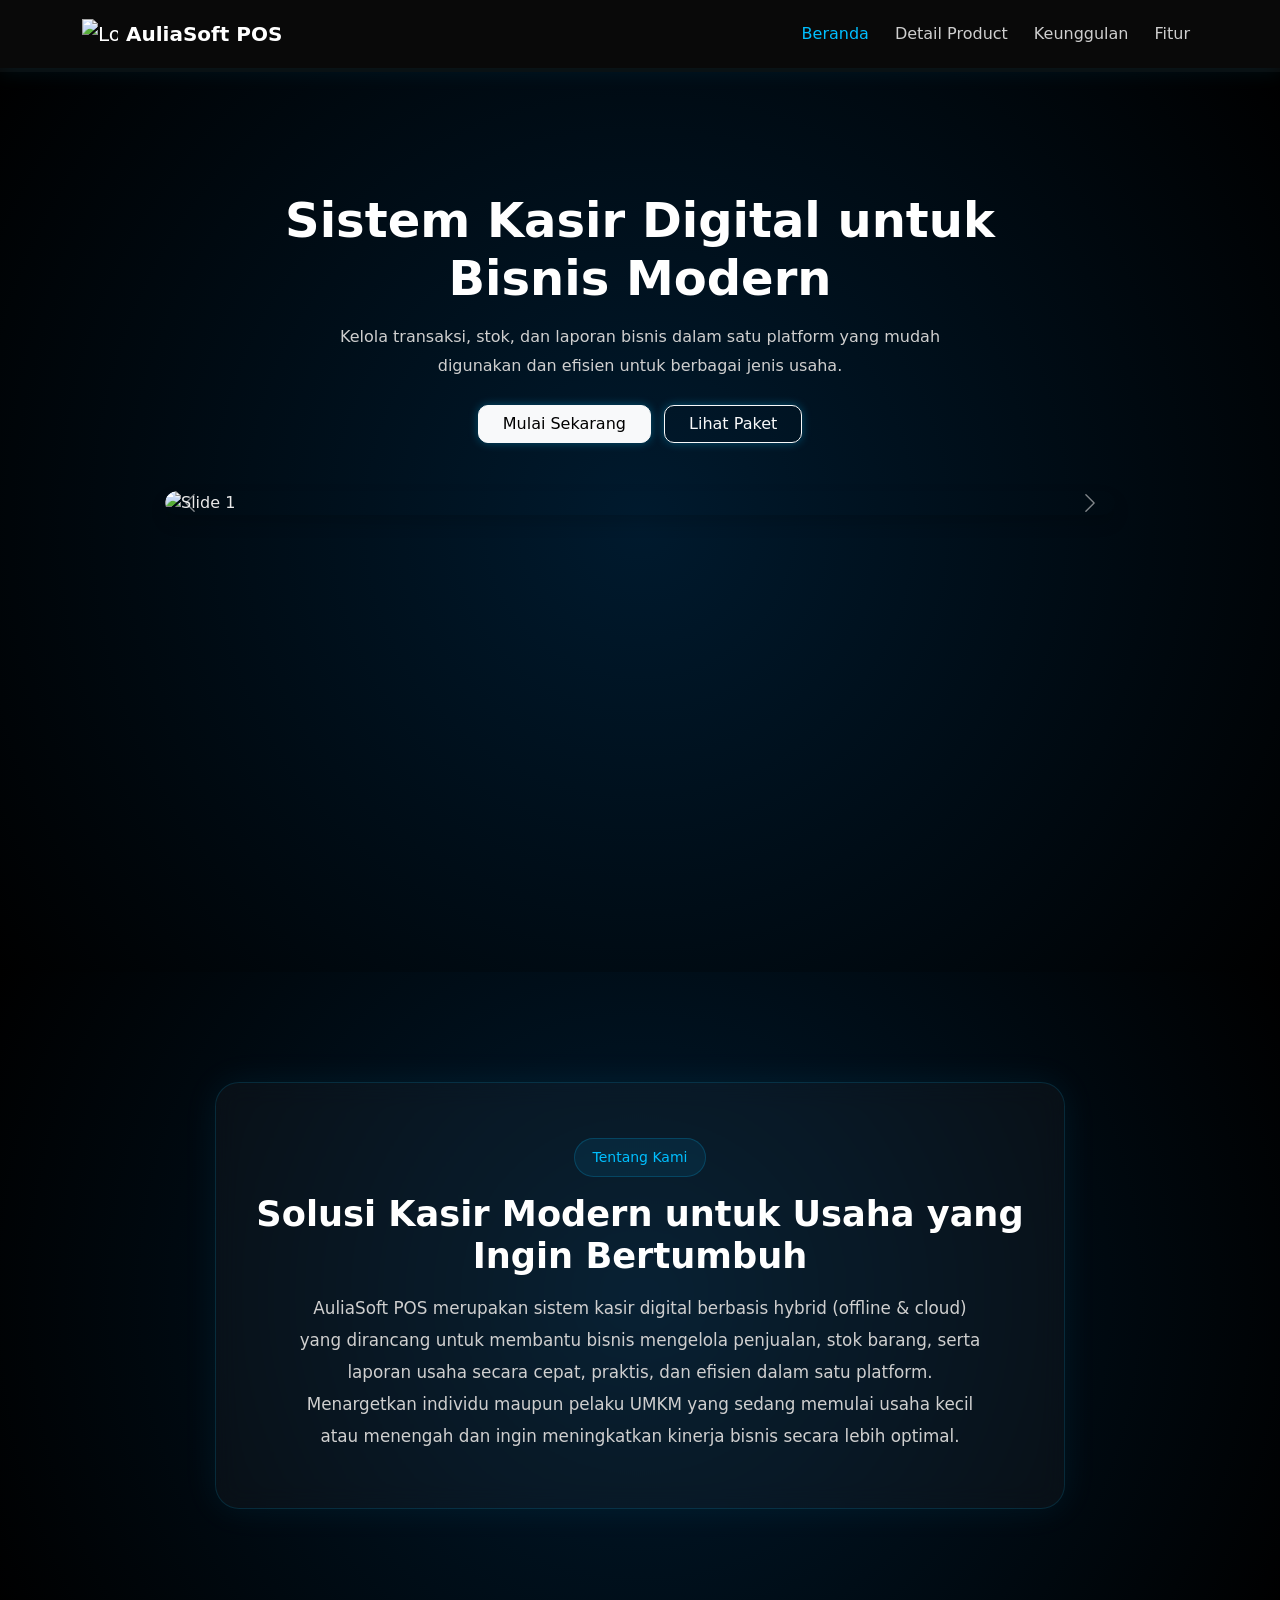
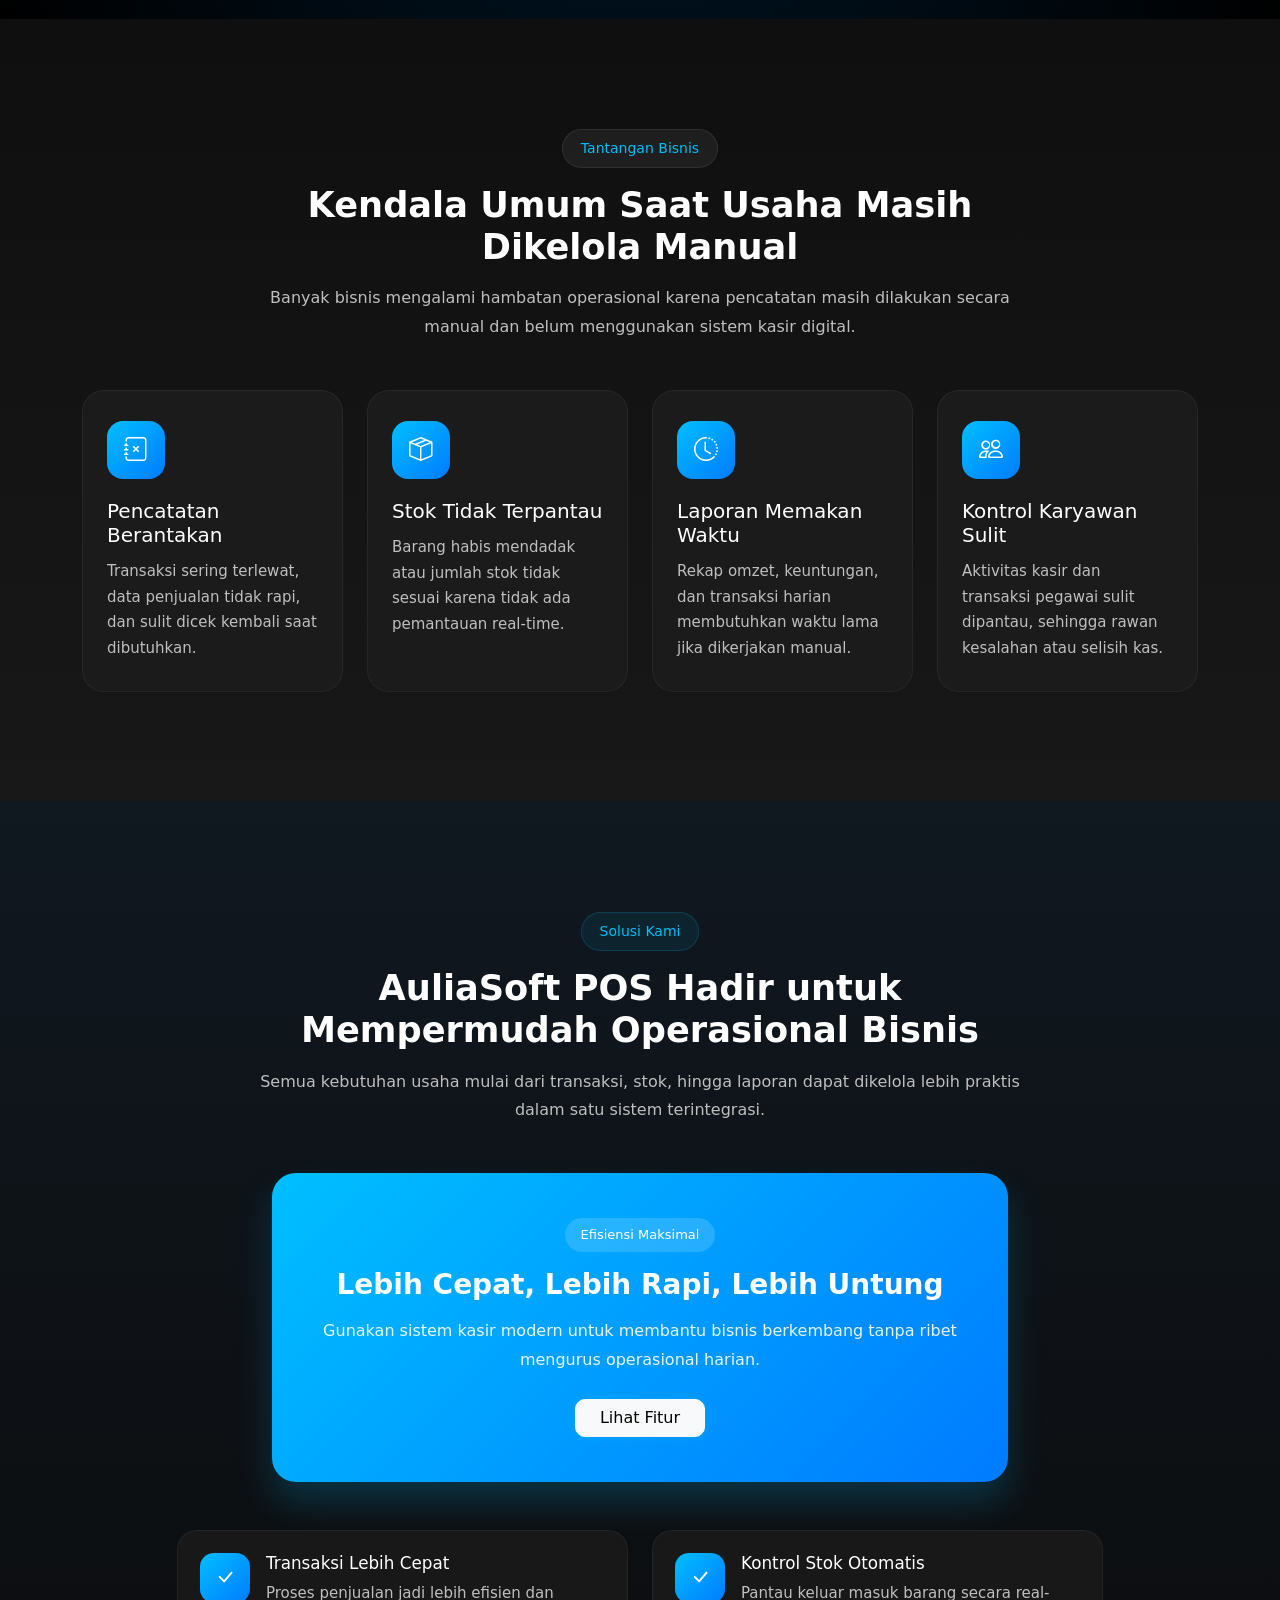
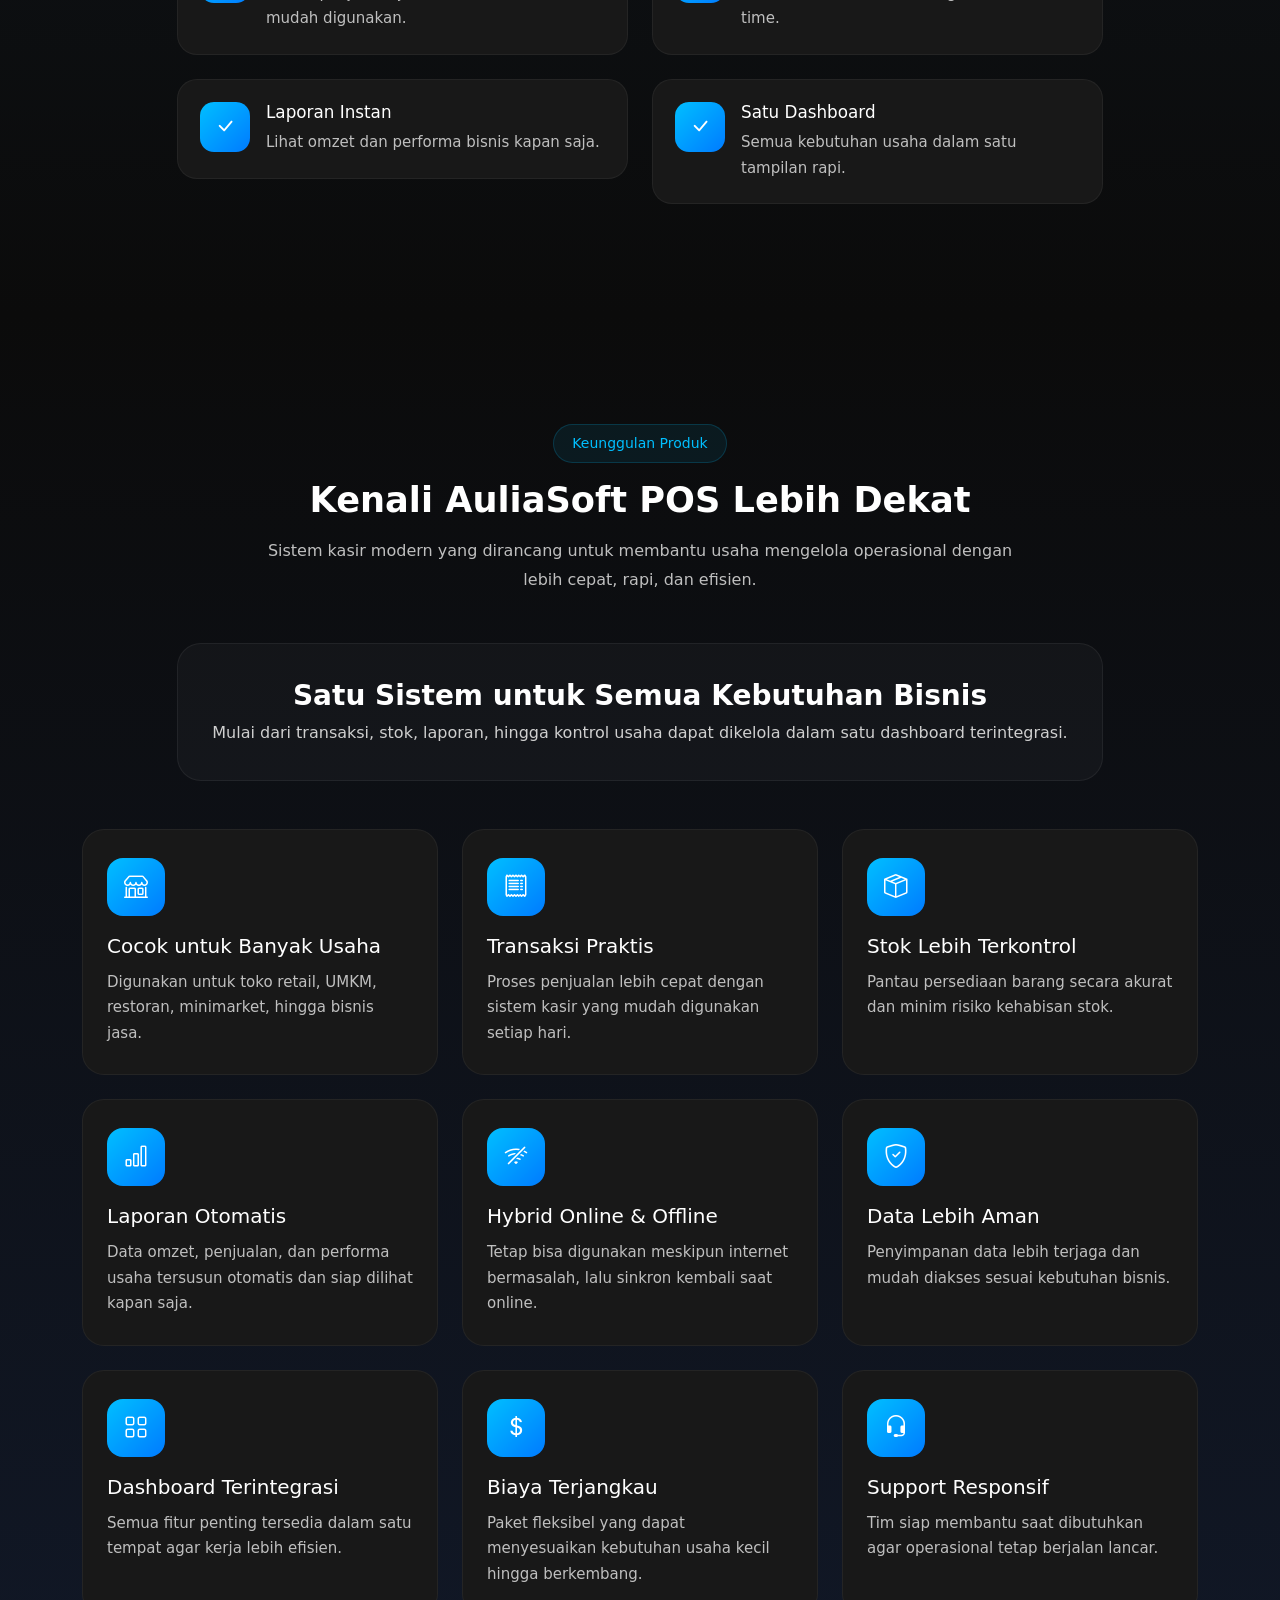
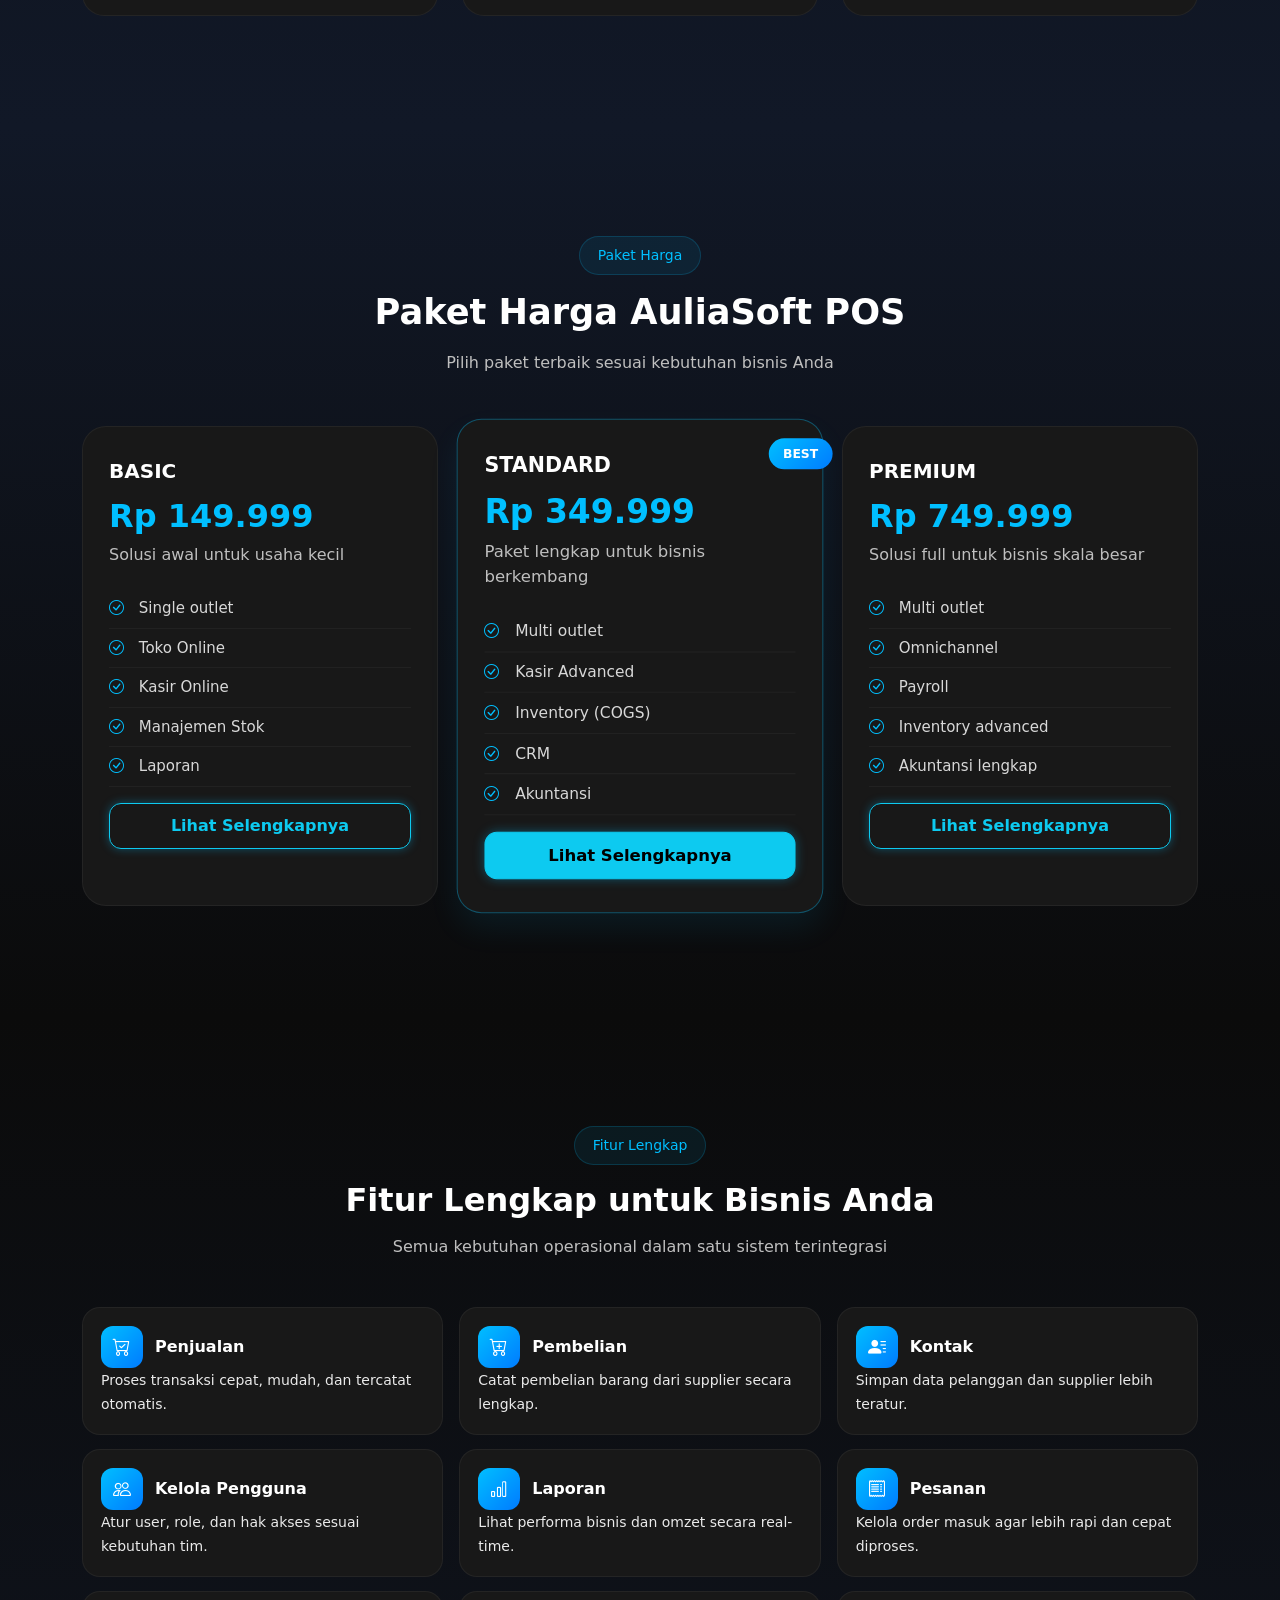
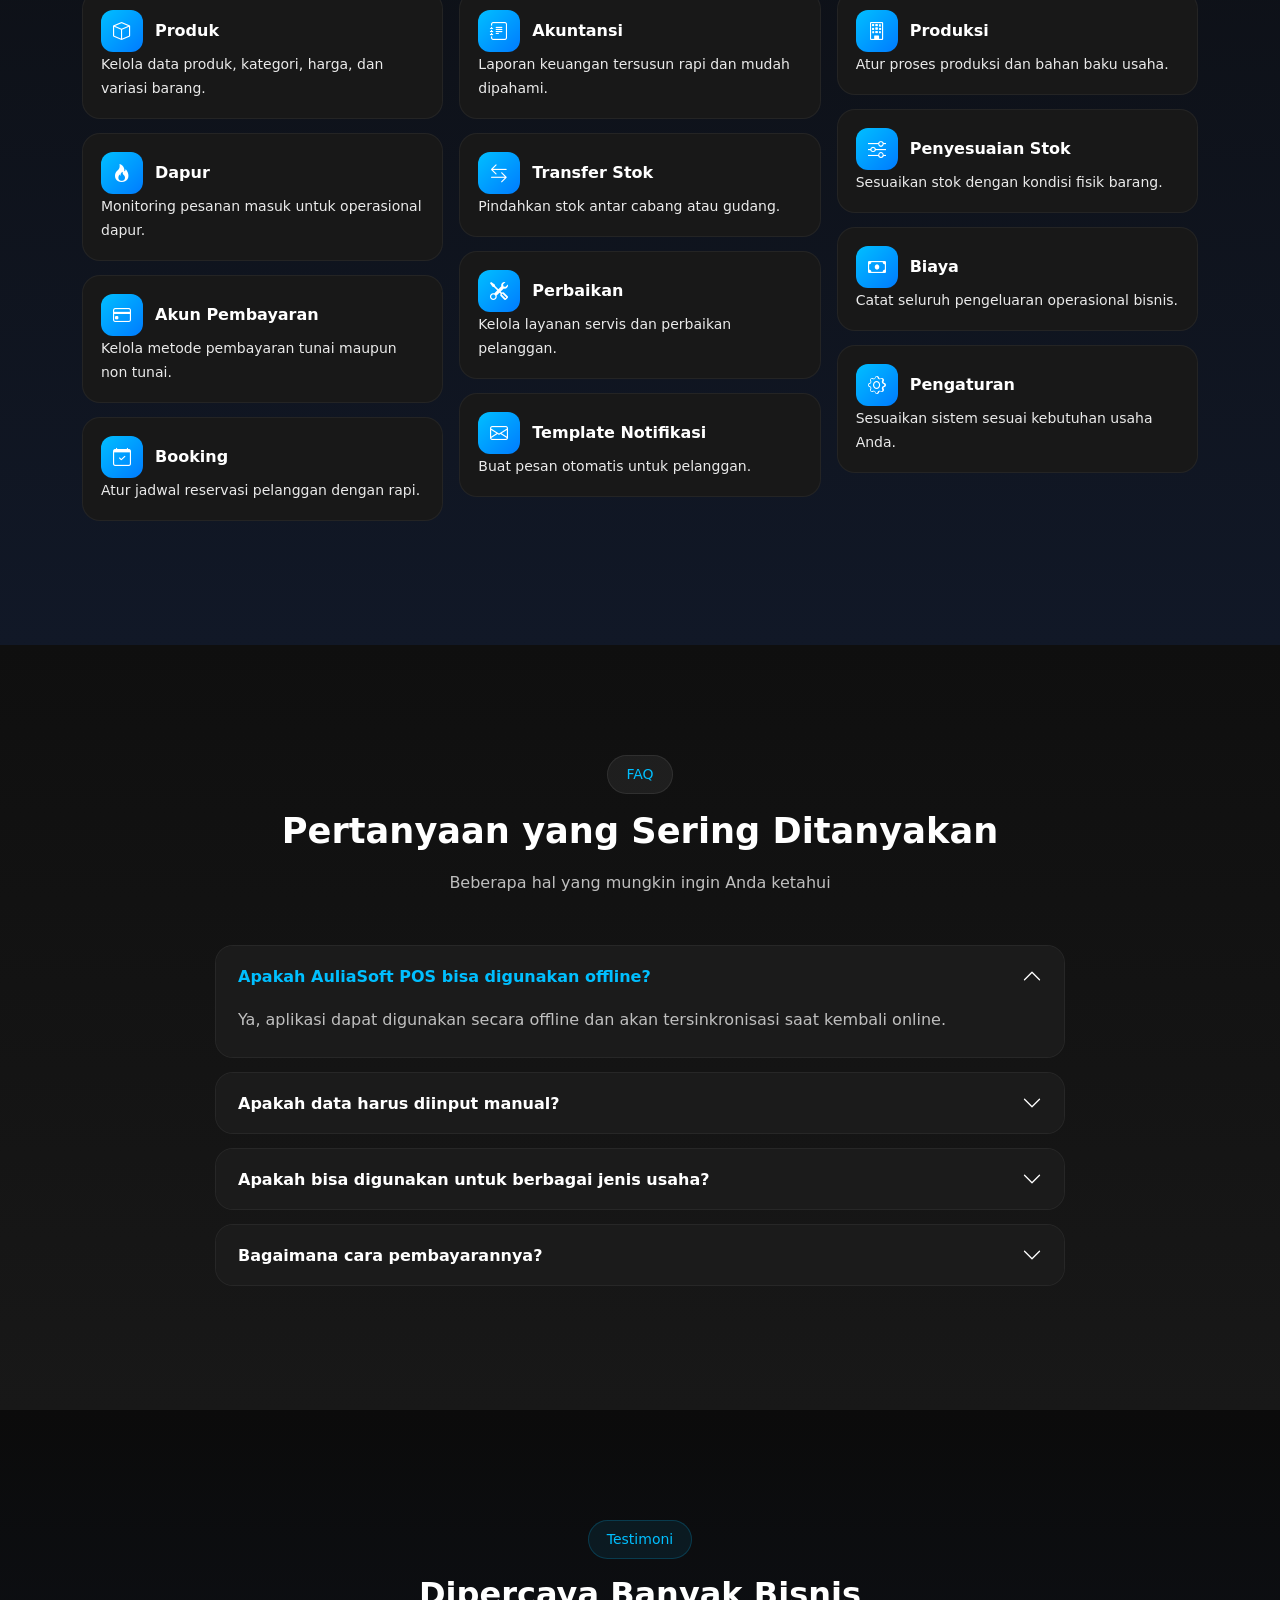
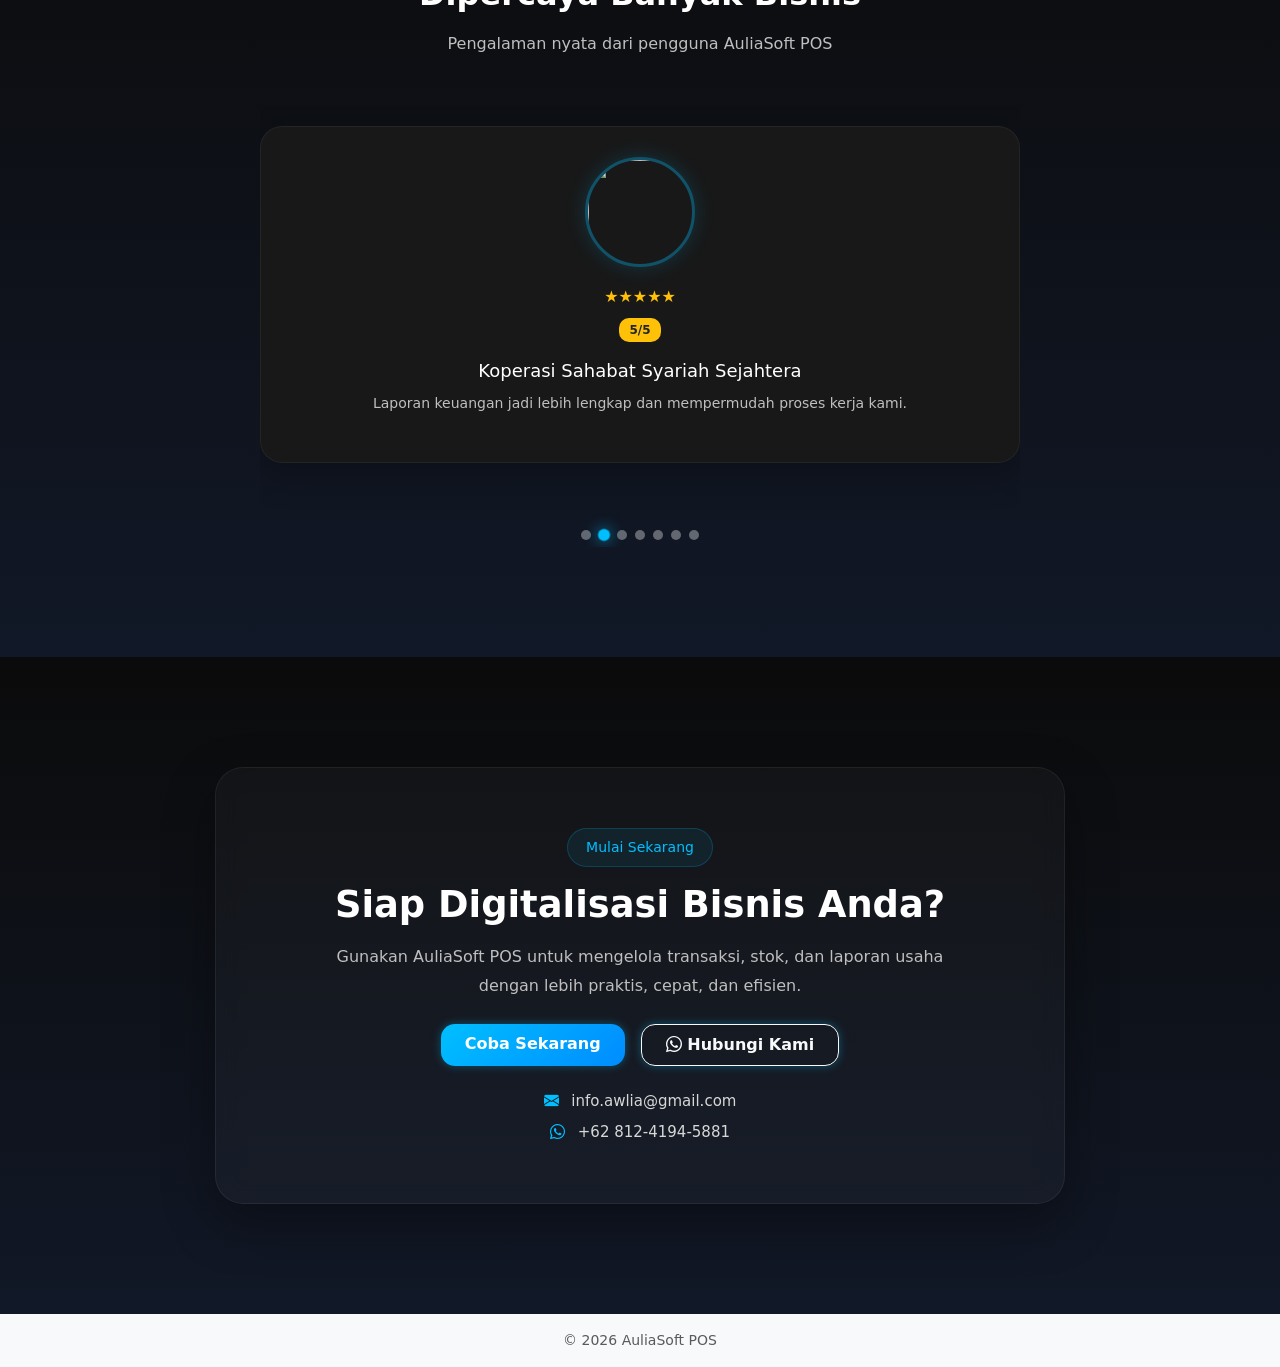
==== commit 5cdff302: "Update index.html" ====
--- a/index.html
+++ b/index.html
@@ -703,9 +703,12 @@
     <!-- Accordion -->
     <div class="accordion faq-accordion" id="faqAccordion">
 
+      <!-- 1 -->
       <div class="accordion-item">
         <h2 class="accordion-header">
-          <button class="accordion-button" data-bs-toggle="collapse" data-bs-target="#faq1">
+          <button class="accordion-button" type="button"
+            data-bs-toggle="collapse"
+            data-bs-target="#faq1">
             Apakah AuliaSoft POS bisa digunakan offline?
           </button>
         </h2>
@@ -717,9 +720,12 @@
         </div>
       </div>
 
+      <!-- 2 -->
       <div class="accordion-item">
         <h2 class="accordion-header">
-          <button class="accordion-button collapsed" data-bs-toggle="collapse" data-bs-target="#faq2">
+          <button class="accordion-button collapsed" type="button"
+            data-bs-toggle="collapse"
+            data-bs-target="#faq2">
             Apakah data harus diinput manual?
           </button>
         </h2>
@@ -731,9 +737,12 @@
         </div>
       </div>
 
+      <!-- 3 -->
       <div class="accordion-item">
         <h2 class="accordion-header">
-          <button class="accordion-button collapsed" data-bs-toggle="collapse" data-bs-target="#faq3">
+          <button class="accordion-button collapsed" type="button"
+            data-bs-toggle="collapse"
+            data-bs-target="#faq3">
             Apakah bisa digunakan untuk berbagai jenis usaha?
           </button>
         </h2>
@@ -741,6 +750,23 @@
         <div id="faq3" class="accordion-collapse collapse" data-bs-parent="#faqAccordion">
           <div class="accordion-body">
             Bisa, AuliaSoft POS dirancang fleksibel untuk berbagai jenis bisnis seperti toko, restoran, dan jasa.
+          </div>
+        </div>
+      </div>
+
+      <!-- 4 -->
+      <div class="accordion-item">
+        <h2 class="accordion-header">
+          <button class="accordion-button collapsed" type="button"
+            data-bs-toggle="collapse"
+            data-bs-target="#faq4">
+            Bagaimana cara pembayarannya?
+          </button>
+        </h2>
+
+        <div id="faq4" class="accordion-collapse collapse" data-bs-parent="#faqAccordion">
+          <div class="accordion-body">
+            Bisa melakukan secara cash ataupun transfer ke rekening BRI 789001005408534 a/n PT MITRA AULIA INDONESIA.
           </div>
         </div>
       </div>
@@ -929,4 +955,4 @@
     </script>
 
 </body>
-</html>+</html>
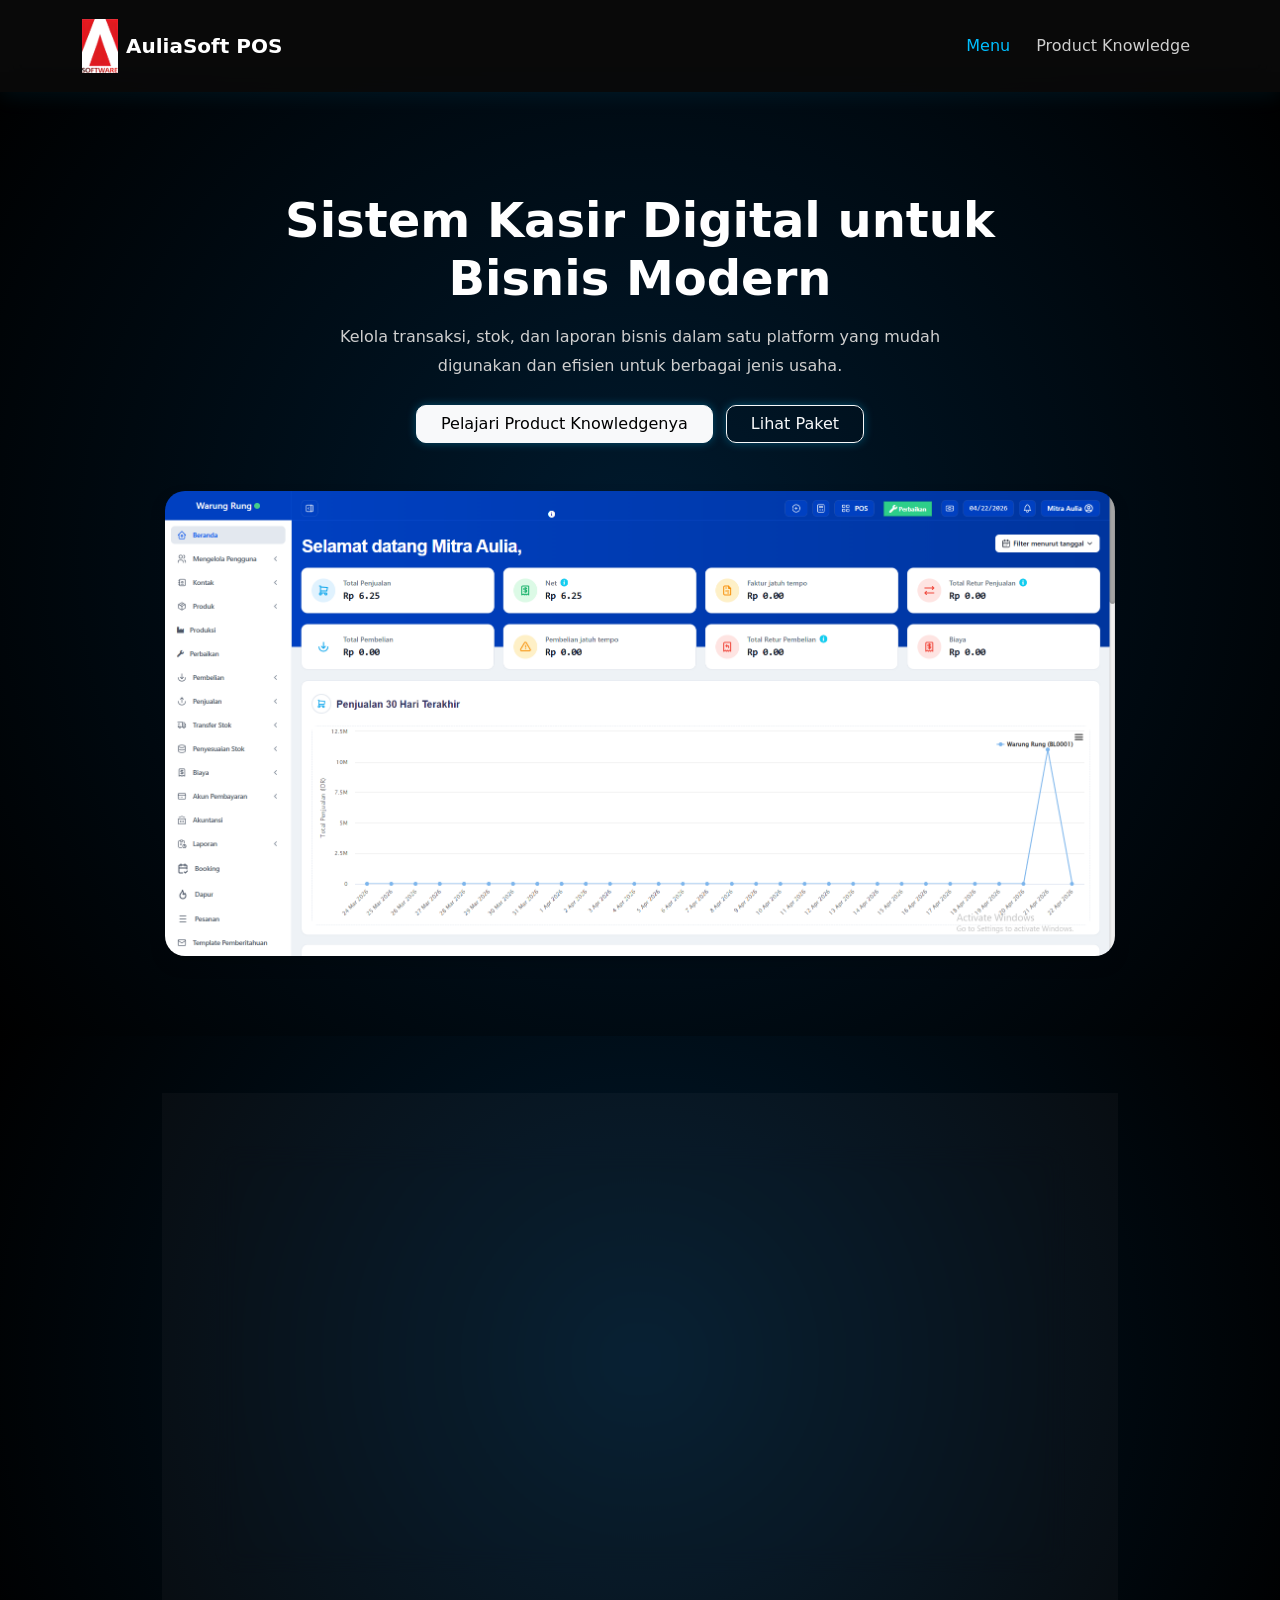
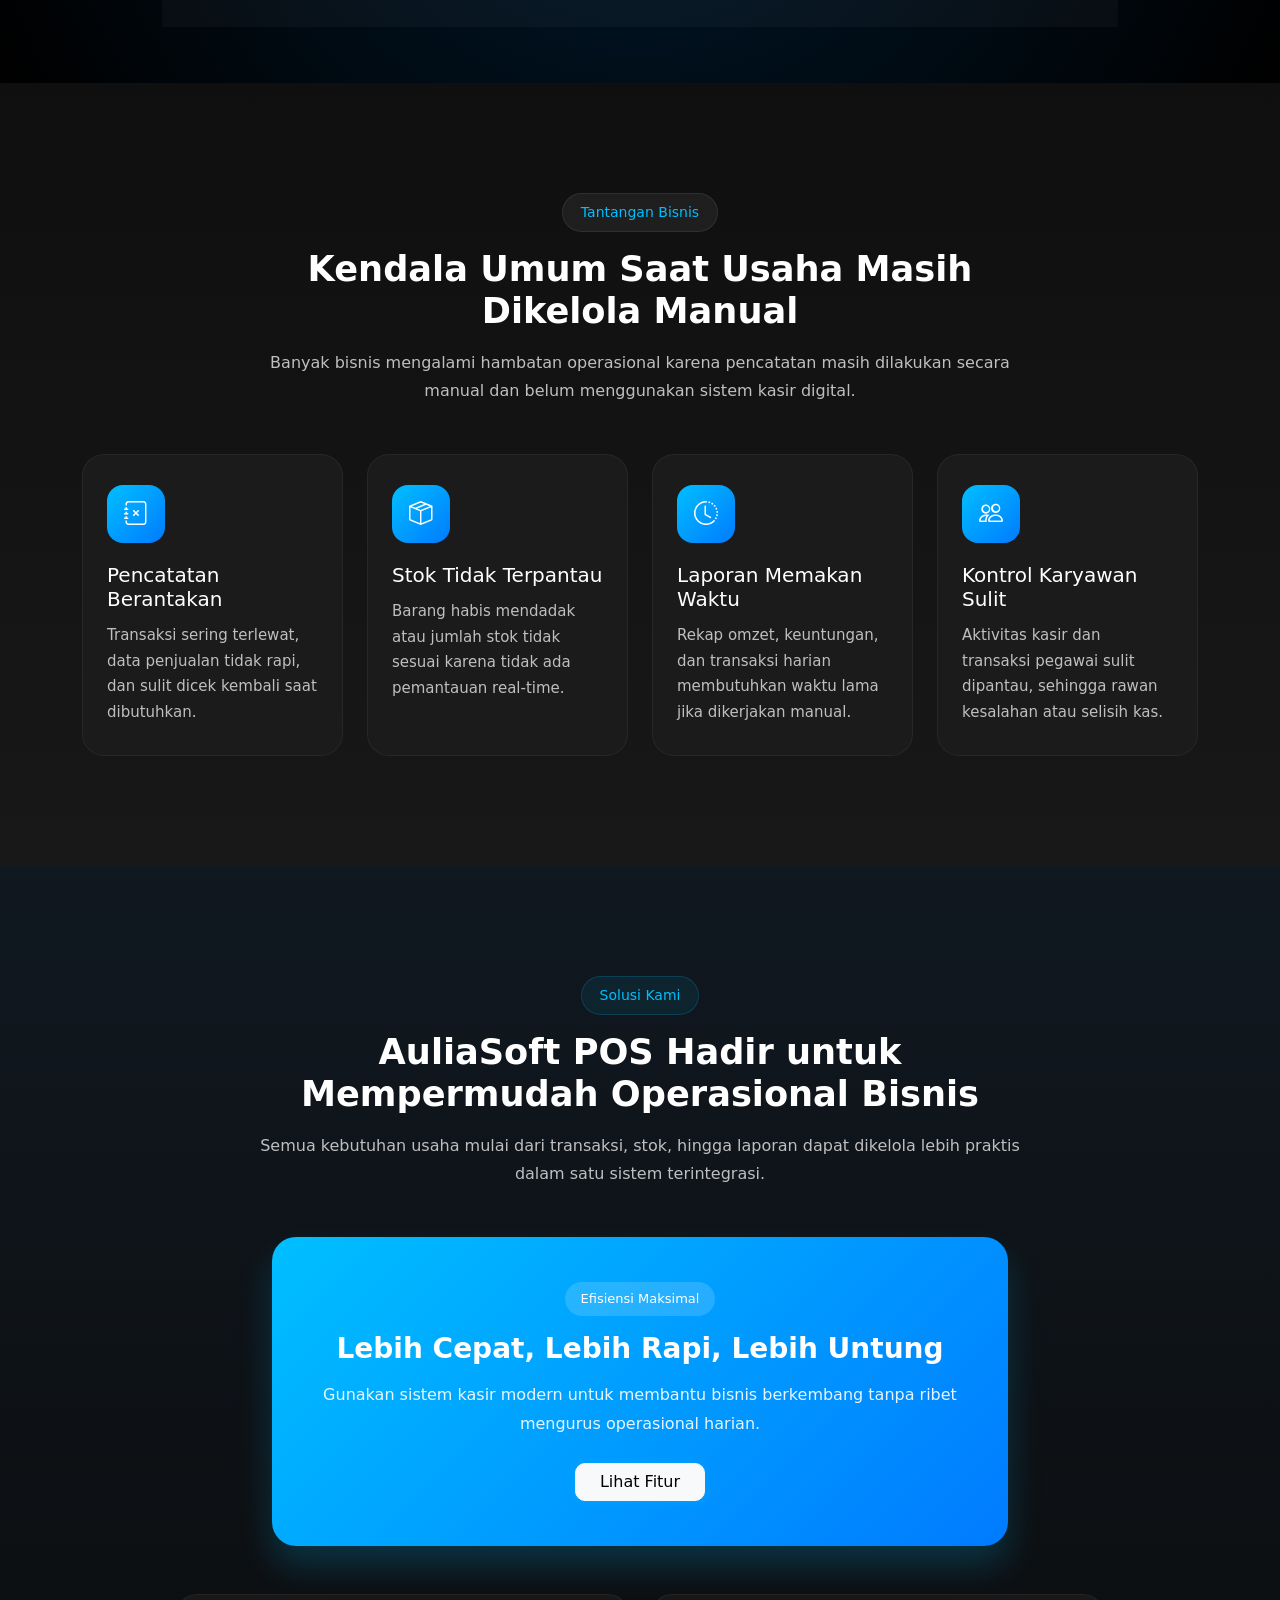
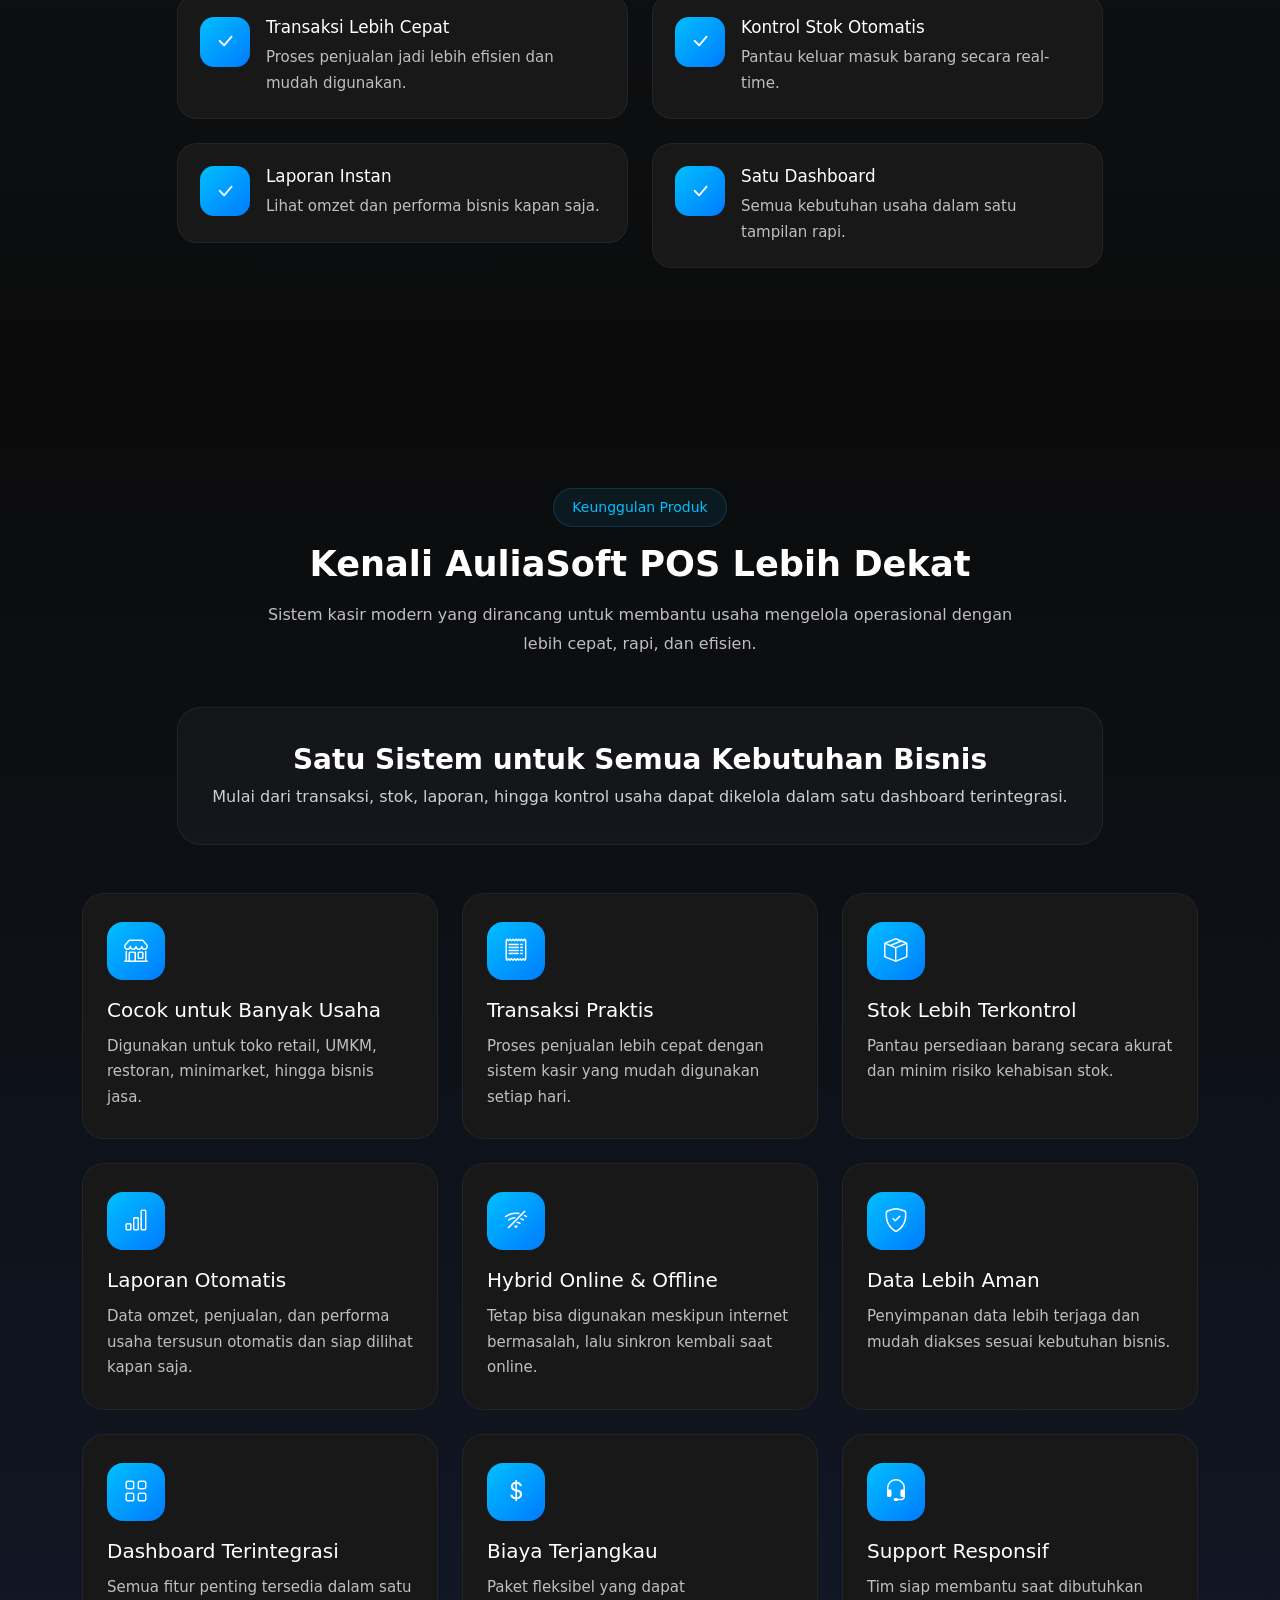
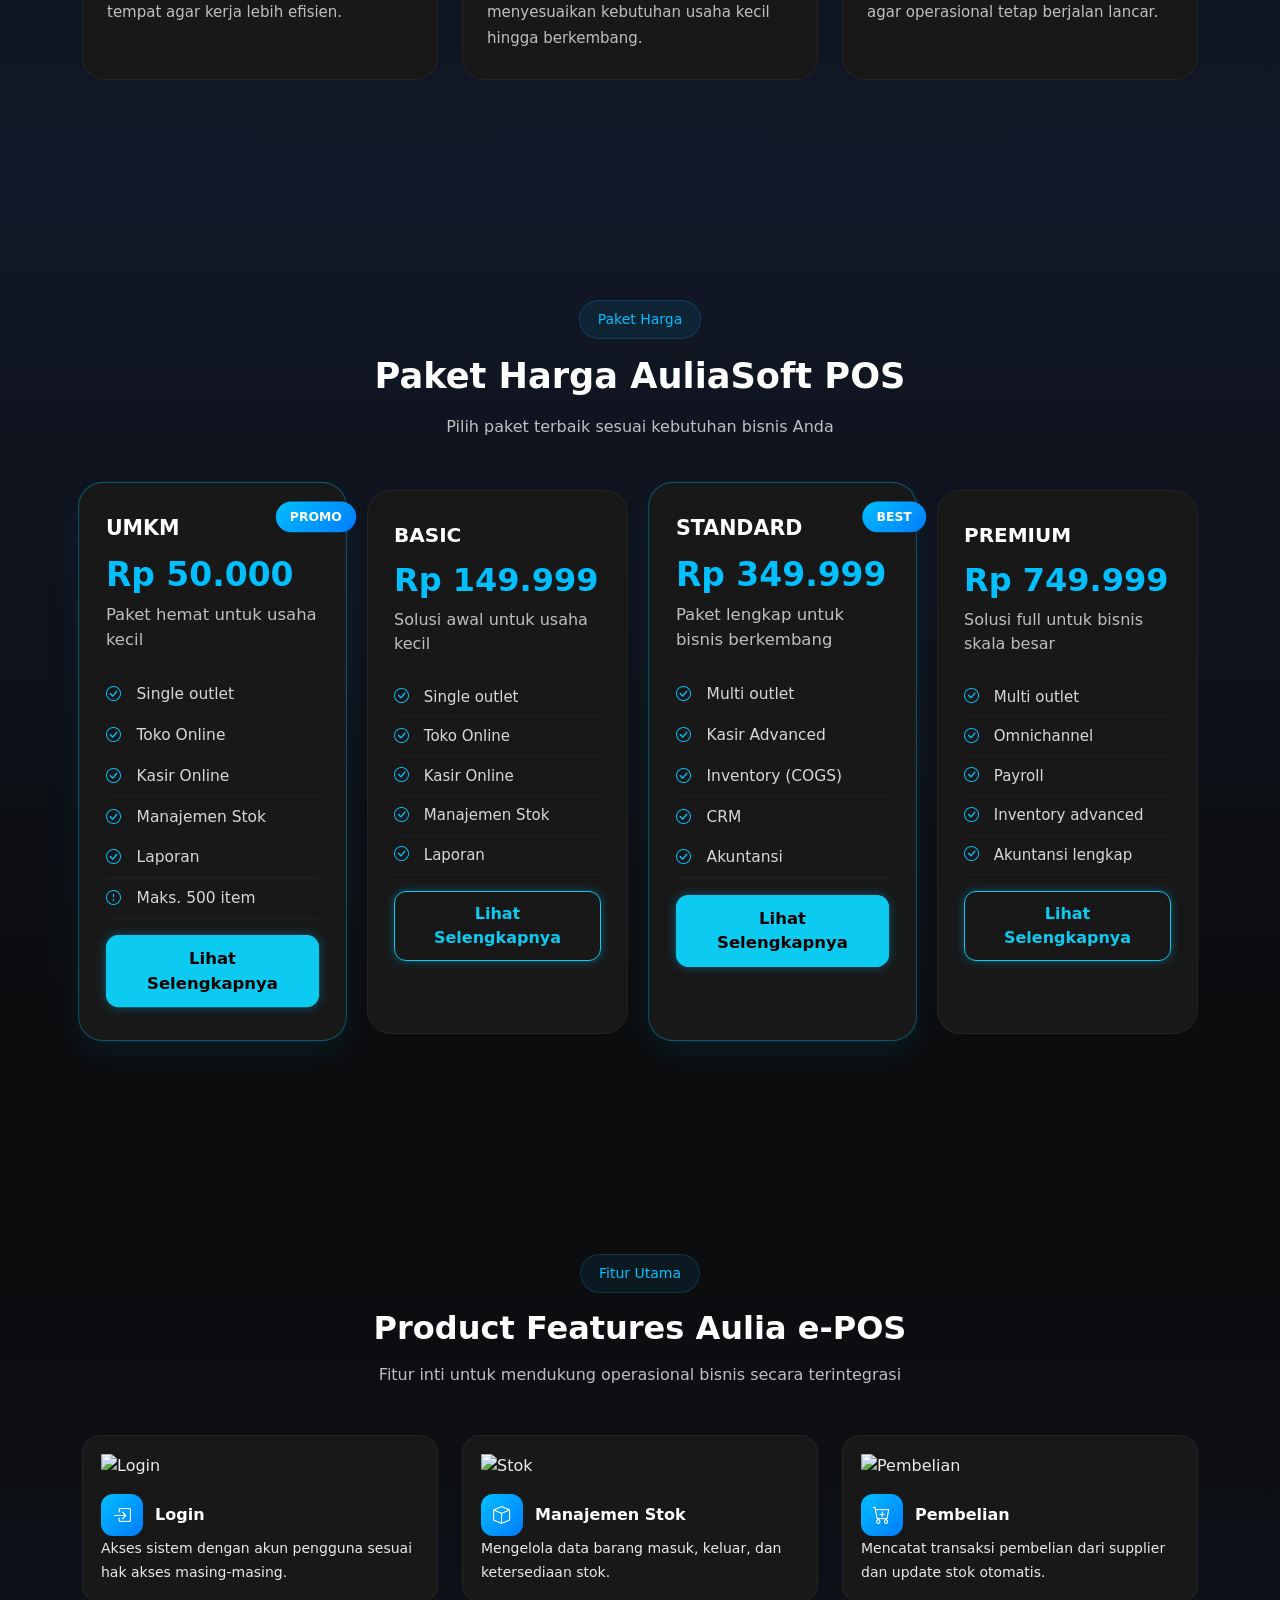
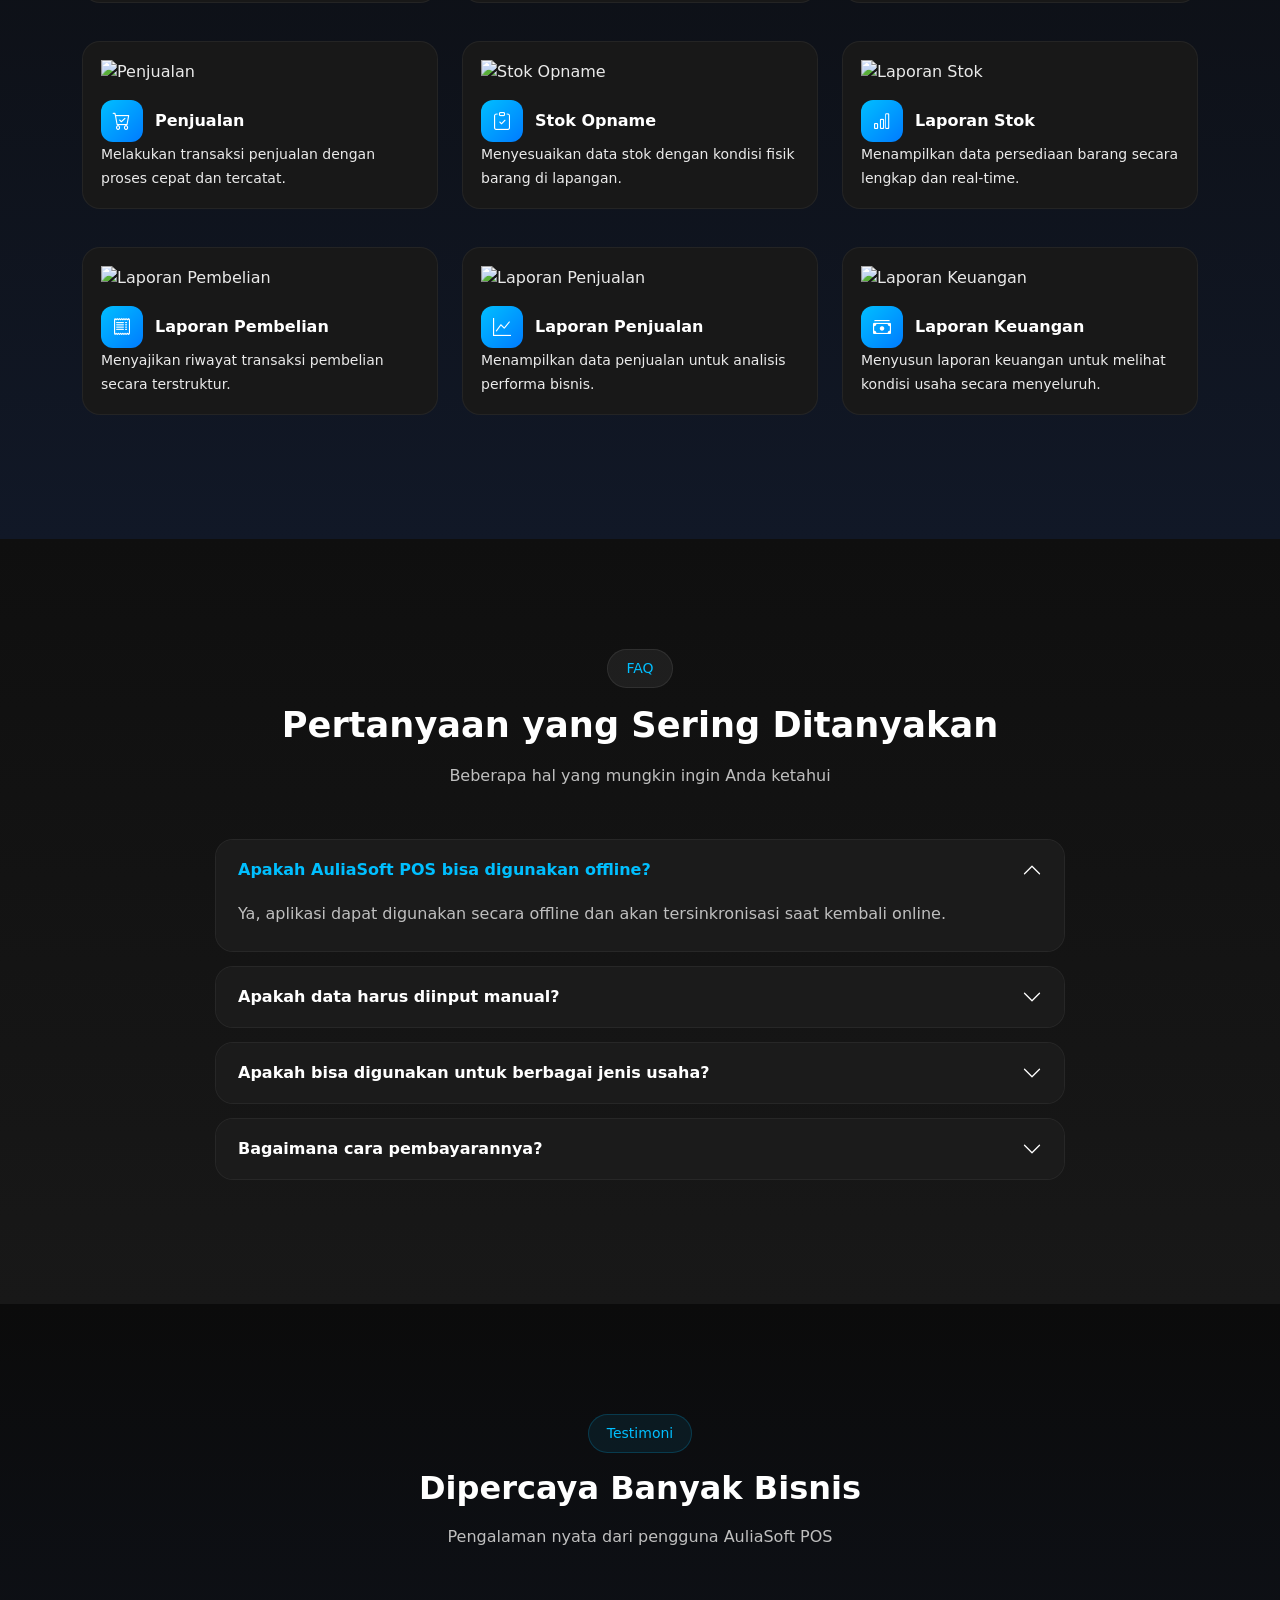
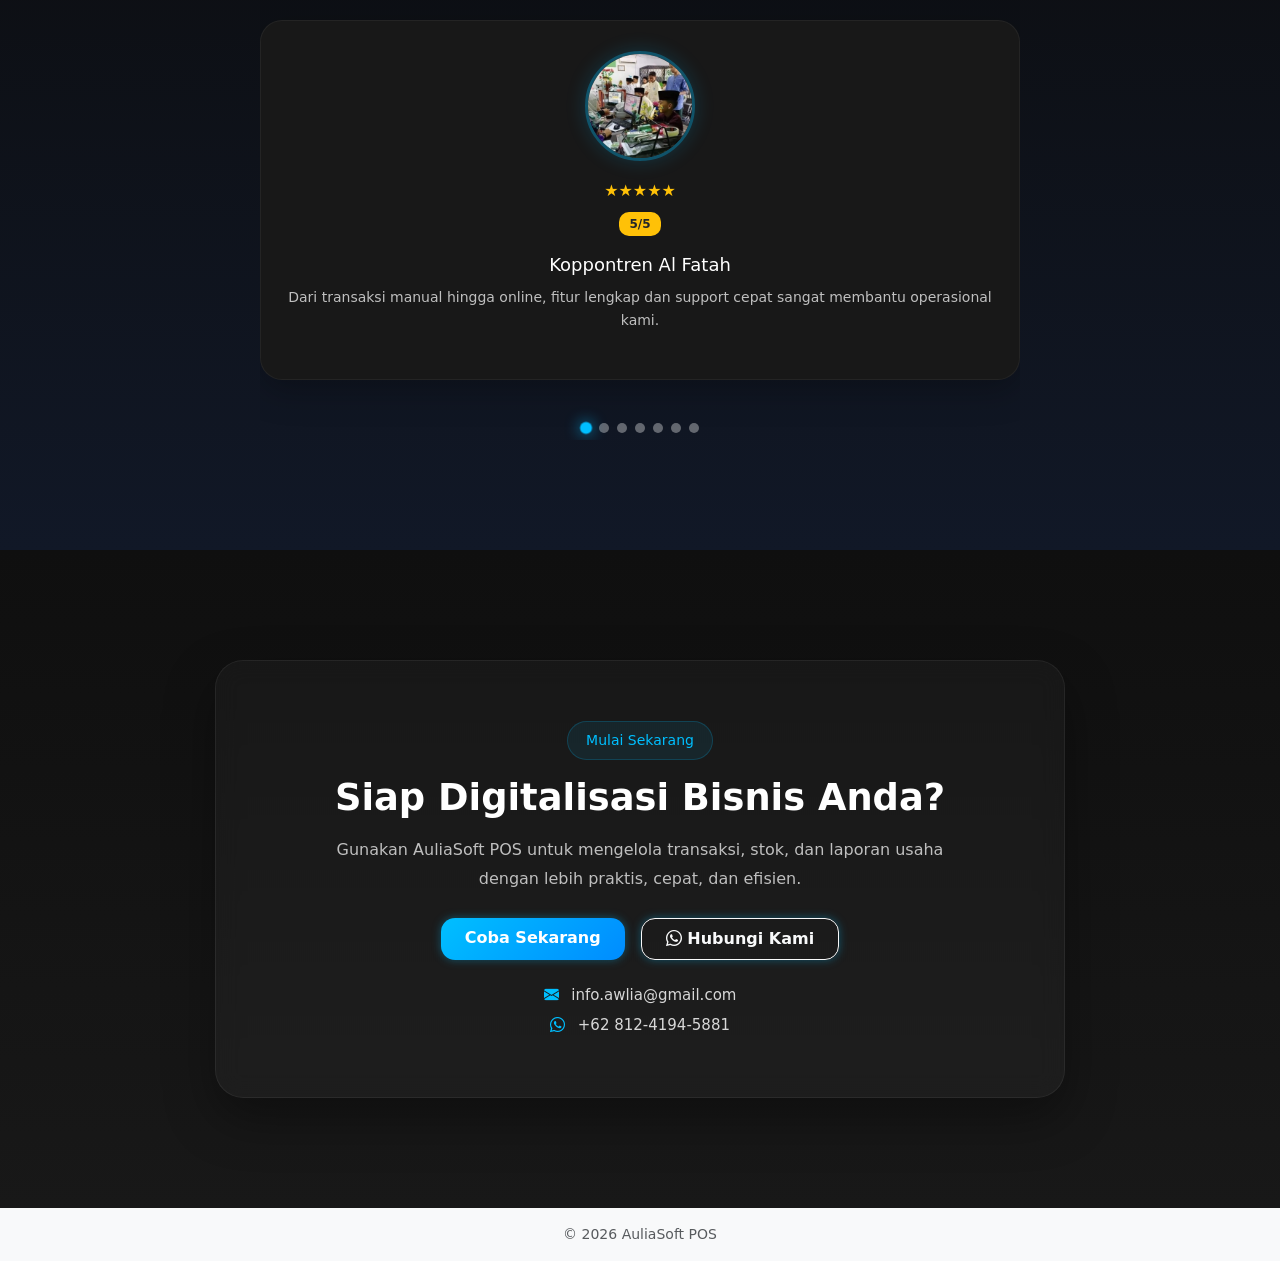
==== commit a77d47b3: "Update index.html" ====
--- a/index.html
+++ b/index.html
@@ -40,10 +40,8 @@
       <!-- Menu -->
       <div class="collapse navbar-collapse" id="navMenu">
         <ul class="navbar-nav ms-auto">
-          <li class="nav-item"><a href="index.html" class="nav-link active">Beranda</a></li>
-          <li class="nav-item"><a href="detail.html" class="nav-link">Detail Product</a></li>
-          <li class="nav-item"><a href="#product" class="nav-link">Keunggulan</a></li>
-          <li class="nav-item"><a href="#fitur" class="nav-link">Fitur</a></li>
+          <li class="nav-item"><a href="index.html" class="nav-link active">Menu</a></li>
+          <li class="nav-item"><a href="detail.html" class="nav-link">Product Knowledge</a></li>
         </ul>
       </div>
 
@@ -66,8 +64,8 @@
       </p>
 
       <div class="mt-4">
-        <a href="#product" class="btn btn-light px-4 me-2">
-          Mulai Sekarang
+        <a href="detail.html" class="btn btn-light px-4 me-2">
+          Pelajari Product Knowledgenya
         </a>
 
         <a href="#pricing" class="btn btn-outline-light px-4">
@@ -451,7 +449,6 @@
 <section id="pricing" class="pricing-section">
   <div class="container">
 
-    <!-- Heading -->
     <div class="text-center pricing-heading mx-auto mb-5">
       <span class="pricing-badge">Paket Harga</span>
       <h2 class="fw-bold mt-3">Paket Harga AuliaSoft POS</h2>
@@ -462,8 +459,42 @@
 
     <div class="row g-4">
 
+      <!-- UMKM -->
+      <div class="col-md-3">
+        <div class="price-card popular reveal">
+          <div class="ribbon">PROMO</div>
+
+          <h5>UMKM</h5>
+          <h3 class="price">Rp 50.000</h3>
+          <p class="desc">Paket hemat untuk usaha kecil</p>
+
+          <ul class="feature-preview">
+            <li><i class="bi bi-check-circle"></i> Single outlet</li>
+            <li><i class="bi bi-check-circle"></i> Toko Online</li>
+            <li><i class="bi bi-check-circle"></i> Kasir Online</li>
+            <li><i class="bi bi-check-circle"></i> Manajemen Stok</li>
+            <li><i class="bi bi-check-circle"></i> Laporan</li>
+            <li><i class="bi bi-exclamation-circle"></i> Maks. 500 item</li>
+          </ul>
+
+          <button class="btn btn-info w-100 mt-3"
+                  data-bs-toggle="collapse"
+                  data-bs-target="#umkmDetail">
+            Lihat Selengkapnya
+          </button>
+
+          <div class="collapse mt-3" id="umkmDetail">
+            <ul class="feature-full">
+              <li><i class="bi bi-plus-circle"></i> CRM</li>
+              <li><i class="bi bi-plus-circle"></i> Manajemen Karyawan</li>
+              <li><i class="bi bi-plus-circle"></i> QRIS</li>
+            </ul>
+          </div>
+        </div>
+      </div>
+
       <!-- BASIC -->
-      <div class="col-md-4">
+      <div class="col-md-3">
         <div class="price-card reveal">
           <h5>BASIC</h5>
           <h3 class="price">Rp 149.999</h3>
@@ -494,7 +525,7 @@
       </div>
 
       <!-- STANDARD -->
-      <div class="col-md-4">
+      <div class="col-md-3">
         <div class="price-card popular reveal">
           <div class="ribbon">BEST</div>
 
@@ -527,7 +558,7 @@
       </div>
 
       <!-- PREMIUM -->
-      <div class="col-md-4">
+      <div class="col-md-3">
         <div class="price-card reveal">
           <h5>PREMIUM</h5>
           <h3 class="price">Rp 749.999</h3>
@@ -567,119 +598,121 @@
 
     <!-- Heading -->
     <div class="text-center feature-heading mx-auto mb-5">
-      <span class="feature-badge">Fitur Lengkap</span>
-      <h2 class="fw-bold mt-3">Fitur Lengkap untuk Bisnis Anda</h2>
+      <span class="feature-badge">Fitur Utama</span>
+      <h2 class="fw-bold mt-3">Product Features Aulia e-POS</h2>
       <p class="mt-3 mb-0">
-        Semua kebutuhan operasional dalam satu sistem terintegrasi
+        Fitur inti untuk mendukung operasional bisnis secara terintegrasi
       </p>
     </div>
 
-    <!-- LIST -->
-    <div class="row g-3">
-
-      <!-- Kolom 1 -->
-      <div class="col-lg-4">
-
+    <div class="row g-4">
+
+      <!-- LOGIN -->
+      <div class="col-md-4">
         <div class="feature-list-item">
-          <div class="feature-title"><i class="bi bi-cart-check"></i><span>Penjualan</span></div>
-          <small>Proses transaksi cepat, mudah, dan tercatat otomatis.</small>
-        </div>
-
+          <img src="foto/login.png" class="img-fluid mb-3" alt="Login">
+          <div class="feature-title">
+            <i class="bi bi-box-arrow-in-right"></i>
+            <span>Login</span>
+          </div>
+          <small>Akses sistem dengan akun pengguna sesuai hak akses masing-masing.</small>
+        </div>
+      </div>
+
+      <!-- STOK -->
+      <div class="col-md-4">
         <div class="feature-list-item">
-          <div class="feature-title"><i class="bi bi-people"></i><span>Kelola Pengguna</span></div>
-          <small>Atur user, role, dan hak akses sesuai kebutuhan tim.</small>
-        </div>
-
+          <img src="foto/manajemenstok.png" class="img-fluid mb-3" alt="Stok">
+          <div class="feature-title">
+            <i class="bi bi-box"></i>
+            <span>Manajemen Stok</span>
+          </div>
+          <small>Mengelola data barang masuk, keluar, dan ketersediaan stok.</small>
+        </div>
+      </div>
+
+      <!-- PEMBELIAN -->
+      <div class="col-md-4">
         <div class="feature-list-item">
-          <div class="feature-title"><i class="bi bi-box"></i><span>Produk</span></div>
-          <small>Kelola data produk, kategori, harga, dan variasi barang.</small>
-        </div>
-
+          <img src="foto/pembelian.png" class="img-fluid mb-3" alt="Pembelian">
+          <div class="feature-title">
+            <i class="bi bi-cart-plus"></i>
+            <span>Pembelian</span>
+          </div>
+          <small>Mencatat transaksi pembelian dari supplier dan update stok otomatis.</small>
+        </div>
+      </div>
+
+      <!-- PENJUALAN -->
+      <div class="col-md-4">
         <div class="feature-list-item">
-          <div class="feature-title"><i class="bi bi-fire"></i><span>Dapur</span></div>
-          <small>Monitoring pesanan masuk untuk operasional dapur.</small>
-        </div>
-
+          <img src="foto/penjualan.png" class="img-fluid mb-3" alt="Penjualan">
+          <div class="feature-title">
+            <i class="bi bi-cart-check"></i>
+            <span>Penjualan</span>
+          </div>
+          <small>Melakukan transaksi penjualan dengan proses cepat dan tercatat.</small>
+        </div>
+      </div>
+
+      <!-- STOK OPNAME -->
+      <div class="col-md-4">
         <div class="feature-list-item">
-          <div class="feature-title"><i class="bi bi-credit-card"></i><span>Akun Pembayaran</span></div>
-          <small>Kelola metode pembayaran tunai maupun non tunai.</small>
-        </div>
-
+          <img src="foto/opname.png" class="img-fluid mb-3" alt="Stok Opname">
+          <div class="feature-title">
+            <i class="bi bi-clipboard-check"></i>
+            <span>Stok Opname</span>
+          </div>
+          <small>Menyesuaikan data stok dengan kondisi fisik barang di lapangan.</small>
+        </div>
+      </div>
+
+      <!-- LAPORAN STOK -->
+      <div class="col-md-4">
         <div class="feature-list-item">
-          <div class="feature-title"><i class="bi bi-calendar-check"></i><span>Booking</span></div>
-          <small>Atur jadwal reservasi pelanggan dengan rapi.</small>
-        </div>
-
-      </div>
-
-      <!-- Kolom 2 -->
-      <div class="col-lg-4">
-
+          <img src="foto/laporanstok.png" class="img-fluid mb-3" alt="Laporan Stok">
+          <div class="feature-title">
+            <i class="bi bi-bar-chart"></i>
+            <span>Laporan Stok</span>
+          </div>
+          <small>Menampilkan data persediaan barang secara lengkap dan real-time.</small>
+        </div>
+      </div>
+
+      <!-- LAPORAN PEMBELIAN -->
+      <div class="col-md-4">
         <div class="feature-list-item">
-          <div class="feature-title"><i class="bi bi-cart-plus"></i><span>Pembelian</span></div>
-          <small>Catat pembelian barang dari supplier secara lengkap.</small>
-        </div>
-
+          <img src="foto/laporanpembelian.png" class="img-fluid mb-3" alt="Laporan Pembelian">
+          <div class="feature-title">
+            <i class="bi bi-receipt"></i>
+            <span>Laporan Pembelian</span>
+          </div>
+          <small>Menyajikan riwayat transaksi pembelian secara terstruktur.</small>
+        </div>
+      </div>
+
+      <!-- LAPORAN PENJUALAN -->
+      <div class="col-md-4">
         <div class="feature-list-item">
-          <div class="feature-title"><i class="bi bi-bar-chart"></i><span>Laporan</span></div>
-          <small>Lihat performa bisnis dan omzet secara real-time.</small>
-        </div>
-
+          <img src="foto/laporanpenjualan.png" class="img-fluid mb-3" alt="Laporan Penjualan">
+          <div class="feature-title">
+            <i class="bi bi-graph-up"></i>
+            <span>Laporan Penjualan</span>
+          </div>
+          <small>Menampilkan data penjualan untuk analisis performa bisnis.</small>
+        </div>
+      </div>
+
+      <!-- LAPORAN KEUANGAN -->
+      <div class="col-md-4">
         <div class="feature-list-item">
-          <div class="feature-title"><i class="bi bi-journal-text"></i><span>Akuntansi</span></div>
-          <small>Laporan keuangan tersusun rapi dan mudah dipahami.</small>
-        </div>
-
-        <div class="feature-list-item">
-          <div class="feature-title"><i class="bi bi-arrow-left-right"></i><span>Transfer Stok</span></div>
-          <small>Pindahkan stok antar cabang atau gudang.</small>
-        </div>
-
-        <div class="feature-list-item">
-          <div class="feature-title"><i class="bi bi-tools"></i><span>Perbaikan</span></div>
-          <small>Kelola layanan servis dan perbaikan pelanggan.</small>
-        </div>
-
-        <div class="feature-list-item">
-          <div class="feature-title"><i class="bi bi-envelope"></i><span>Template Notifikasi</span></div>
-          <small>Buat pesan otomatis untuk pelanggan.</small>
-        </div>
-
-      </div>
-
-      <!-- Kolom 3 -->
-      <div class="col-lg-4">
-
-        <div class="feature-list-item">
-          <div class="feature-title"><i class="bi bi-person-lines-fill"></i><span>Kontak</span></div>
-          <small>Simpan data pelanggan dan supplier lebih teratur.</small>
-        </div>
-
-        <div class="feature-list-item">
-          <div class="feature-title"><i class="bi bi-receipt"></i><span>Pesanan</span></div>
-          <small>Kelola order masuk agar lebih rapi dan cepat diproses.</small>
-        </div>
-
-        <div class="feature-list-item">
-          <div class="feature-title"><i class="bi bi-building"></i><span>Produksi</span></div>
-          <small>Atur proses produksi dan bahan baku usaha.</small>
-        </div>
-
-        <div class="feature-list-item">
-          <div class="feature-title"><i class="bi bi-sliders"></i><span>Penyesuaian Stok</span></div>
-          <small>Sesuaikan stok dengan kondisi fisik barang.</small>
-        </div>
-
-        <div class="feature-list-item">
-          <div class="feature-title"><i class="bi bi-cash"></i><span>Biaya</span></div>
-          <small>Catat seluruh pengeluaran operasional bisnis.</small>
-        </div>
-
-        <div class="feature-list-item">
-          <div class="feature-title"><i class="bi bi-gear"></i><span>Pengaturan</span></div>
-          <small>Sesuaikan sistem sesuai kebutuhan usaha Anda.</small>
-        </div>
-
+          <img src="foto/laporanbiaya.png" class="img-fluid mb-3" alt="Laporan Keuangan">
+          <div class="feature-title">
+            <i class="bi bi-cash-stack"></i>
+            <span>Laporan Keuangan</span>
+          </div>
+          <small>Menyusun laporan keuangan untuk melihat kondisi usaha secara menyeluruh.</small>
+        </div>
       </div>
 
     </div>
@@ -874,7 +907,7 @@
 
 
 <!-- Kontak + CTA -->
-<section id="contact" class="contact-section">
+<section id="faq" class="faq-section">
   <div class="container">
 
     <div class="contact-box text-center mx-auto">
--- a/style.css
+++ b/style.css
@@ -1307,4 +1307,231 @@
 
 .usecase-block p:last-child{
   margin-bottom:0;
-}+}
+
+/* CUSTOMIZATION */
+.custom-card{
+  background: rgba(255,255,255,.03);
+  border:1px solid rgba(255,255,255,.05);
+  border-radius:20px;
+  padding:28px;
+  transition:.3s ease;
+}
+
+.custom-card:hover{
+  transform:translateY(-6px);
+  border-color:rgba(0,191,255,.25);
+  box-shadow:0 14px 30px rgba(0,191,255,.08);
+}
+
+.custom-card i{
+  font-size:28px;
+  color:#00bfff;
+  margin-bottom:14px;
+  display:inline-block;
+}
+
+.custom-card h5{
+  color:#fff;
+  margin-bottom:12px;
+}
+
+.custom-card p{
+  color:#bfbfbf;
+  line-height:1.7;
+  margin:0;
+}
+
+.custom-note{
+  padding:24px;
+  border-radius:18px;
+  background:linear-gradient(135deg, rgba(0,191,255,.08), rgba(255,255,255,.02));
+  border:1px solid rgba(0,191,255,.14);
+}
+
+.custom-note p{
+  color:#d8d8d8;
+}
+
+/* ===============================
+   COMPETITORS SECTION
+=============================== */
+#competitors{
+  padding: 110px 0;
+}
+
+#competitors .content-box{
+  margin-top: 40px;
+}
+
+/* TOP BOX */
+.info-highlight{
+  padding: 28px;
+  border-radius: 22px;
+  background: linear-gradient(135deg, rgba(0,191,255,.08), rgba(255,255,255,.02));
+  border: 1px solid rgba(0,191,255,.14);
+  box-shadow: 0 10px 30px rgba(0,0,0,.25);
+}
+
+.info-highlight h4{
+  color: #fff;
+  margin-bottom: 12px;
+}
+
+.info-highlight p{
+  color: #cfcfcf;
+  line-height: 1.8;
+}
+
+/* GRID BOX */
+.mini-box{
+  background: rgba(255,255,255,.03);
+  border: 1px solid rgba(255,255,255,.05);
+  border-radius: 20px;
+  padding: 28px;
+  transition: .35s ease;
+  height: 100%;
+}
+
+.mini-box:hover{
+  transform: translateY(-6px);
+  border-color: rgba(0,191,255,.25);
+  box-shadow: 0 14px 35px rgba(0,191,255,.08);
+}
+
+.mini-box h5{
+  color: #fff;
+  margin-bottom: 14px;
+  font-size: 18px;
+}
+
+.mini-box p{
+  color: #bfbfbf;
+  line-height: 1.8;
+  margin: 0;
+}
+
+/* BOTTOM NOTE */
+.custom-note{
+  padding: 24px;
+  border-radius: 18px;
+  background: rgba(255,255,255,.02);
+  border: 1px solid rgba(255,255,255,.05);
+}
+
+.custom-note p{
+  color: #d7d7d7;
+  line-height: 1.8;
+  margin: 0;
+}
+
+/* RESPONSIVE */
+@media(max-width:768px){
+
+  #competitors{
+    padding: 80px 0;
+  }
+
+  .info-highlight,
+  .mini-box,
+  .custom-note{
+    padding: 22px;
+  }
+
+  .mini-box h5{
+    font-size: 17px;
+  }
+
+}
+
+/* ===============================
+   COMPLEMENTARY SECTION
+=============================== */
+#complementary{
+  padding: 110px 0;
+}
+
+#complementary .content-box{
+  margin-top: 40px;
+}
+
+/* TOP INFO BOX */
+#complementary .info-highlight{
+  padding: 28px;
+  border-radius: 22px;
+  background: linear-gradient(135deg, rgba(0,191,255,.08), rgba(255,255,255,.02));
+  border: 1px solid rgba(0,191,255,.14);
+  box-shadow: 0 10px 30px rgba(0,0,0,.25);
+}
+
+#complementary .info-highlight h4{
+  color: #fff;
+  margin-bottom: 12px;
+}
+
+#complementary .info-highlight p{
+  color: #cfcfcf;
+  line-height: 1.8;
+  margin: 0;
+}
+
+/* CARD GRID */
+#complementary .mini-box{
+  background: rgba(255,255,255,.03);
+  border: 1px solid rgba(255,255,255,.05);
+  border-radius: 20px;
+  padding: 28px;
+  height: 100%;
+  transition: .35s ease;
+}
+
+#complementary .mini-box:hover{
+  transform: translateY(-6px);
+  border-color: rgba(0,191,255,.25);
+  box-shadow: 0 14px 35px rgba(0,191,255,.08);
+}
+
+#complementary .mini-box h5{
+  color: #fff;
+  font-size: 18px;
+  margin-bottom: 14px;
+}
+
+#complementary .mini-box p{
+  color: #bfbfbf;
+  line-height: 1.8;
+  margin: 0;
+}
+
+/* BOTTOM NOTE */
+#complementary .custom-note{
+  padding: 24px;
+  border-radius: 18px;
+  background: rgba(255,255,255,.02);
+  border: 1px solid rgba(255,255,255,.05);
+}
+
+#complementary .custom-note p{
+  color: #d7d7d7;
+  line-height: 1.8;
+  margin: 0;
+}
+
+/* RESPONSIVE */
+@media(max-width:768px){
+
+  #complementary{
+    padding: 80px 0;
+  }
+
+  #complementary .info-highlight,
+  #complementary .mini-box,
+  #complementary .custom-note{
+    padding: 22px;
+  }
+
+  #complementary .mini-box h5{
+    font-size: 17px;
+  }
+
+}
